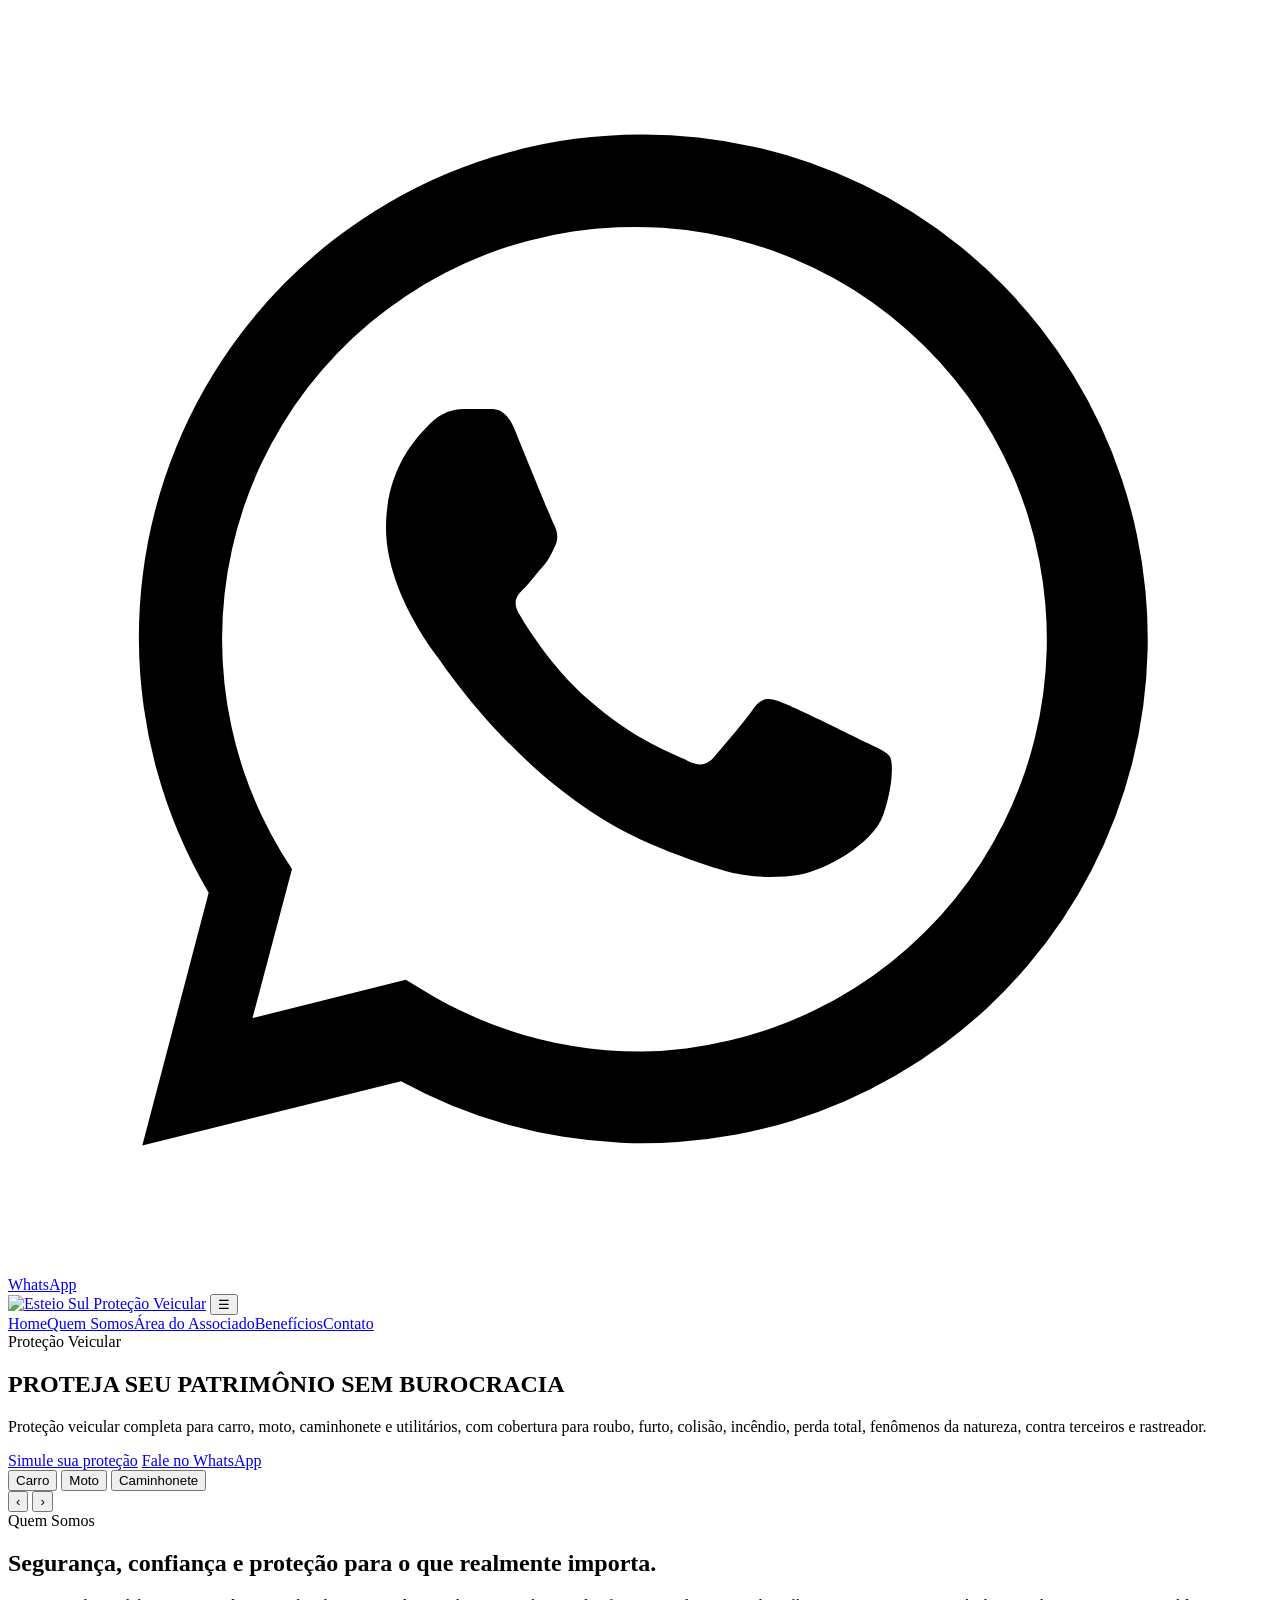
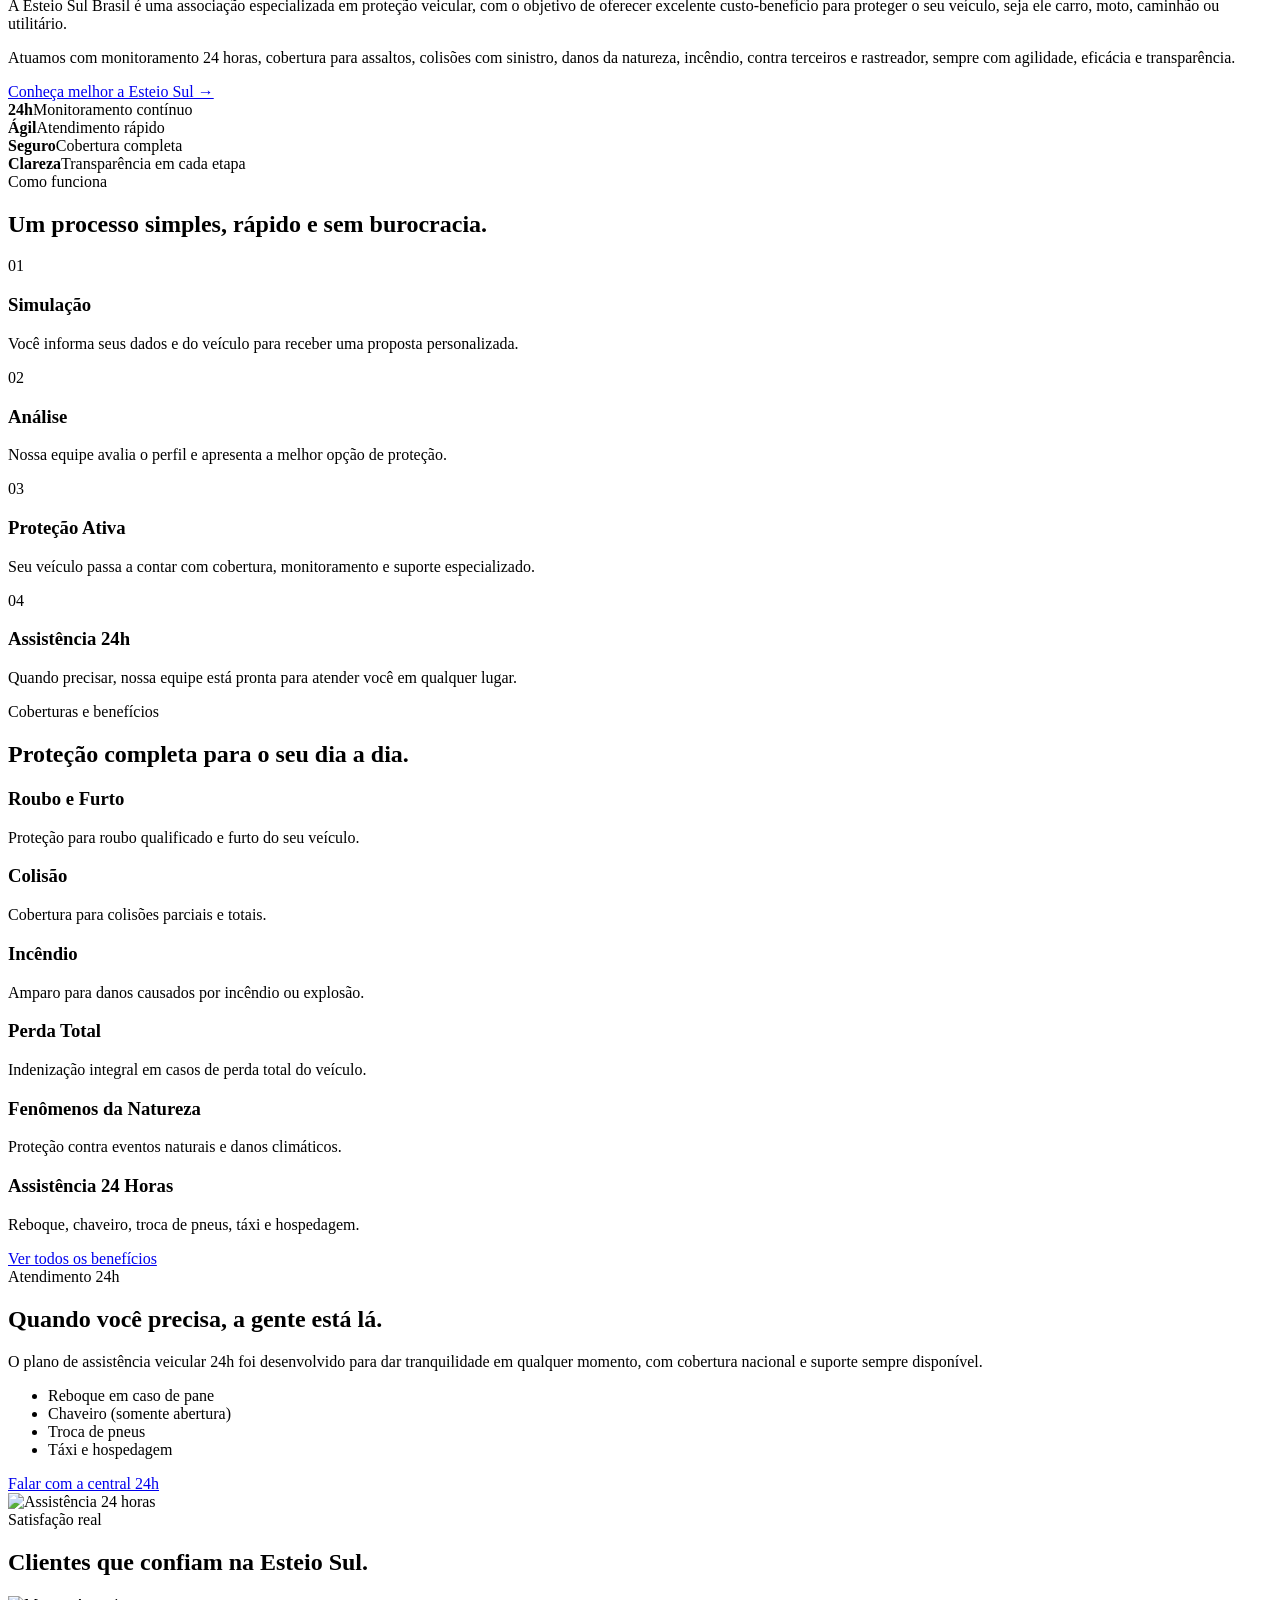
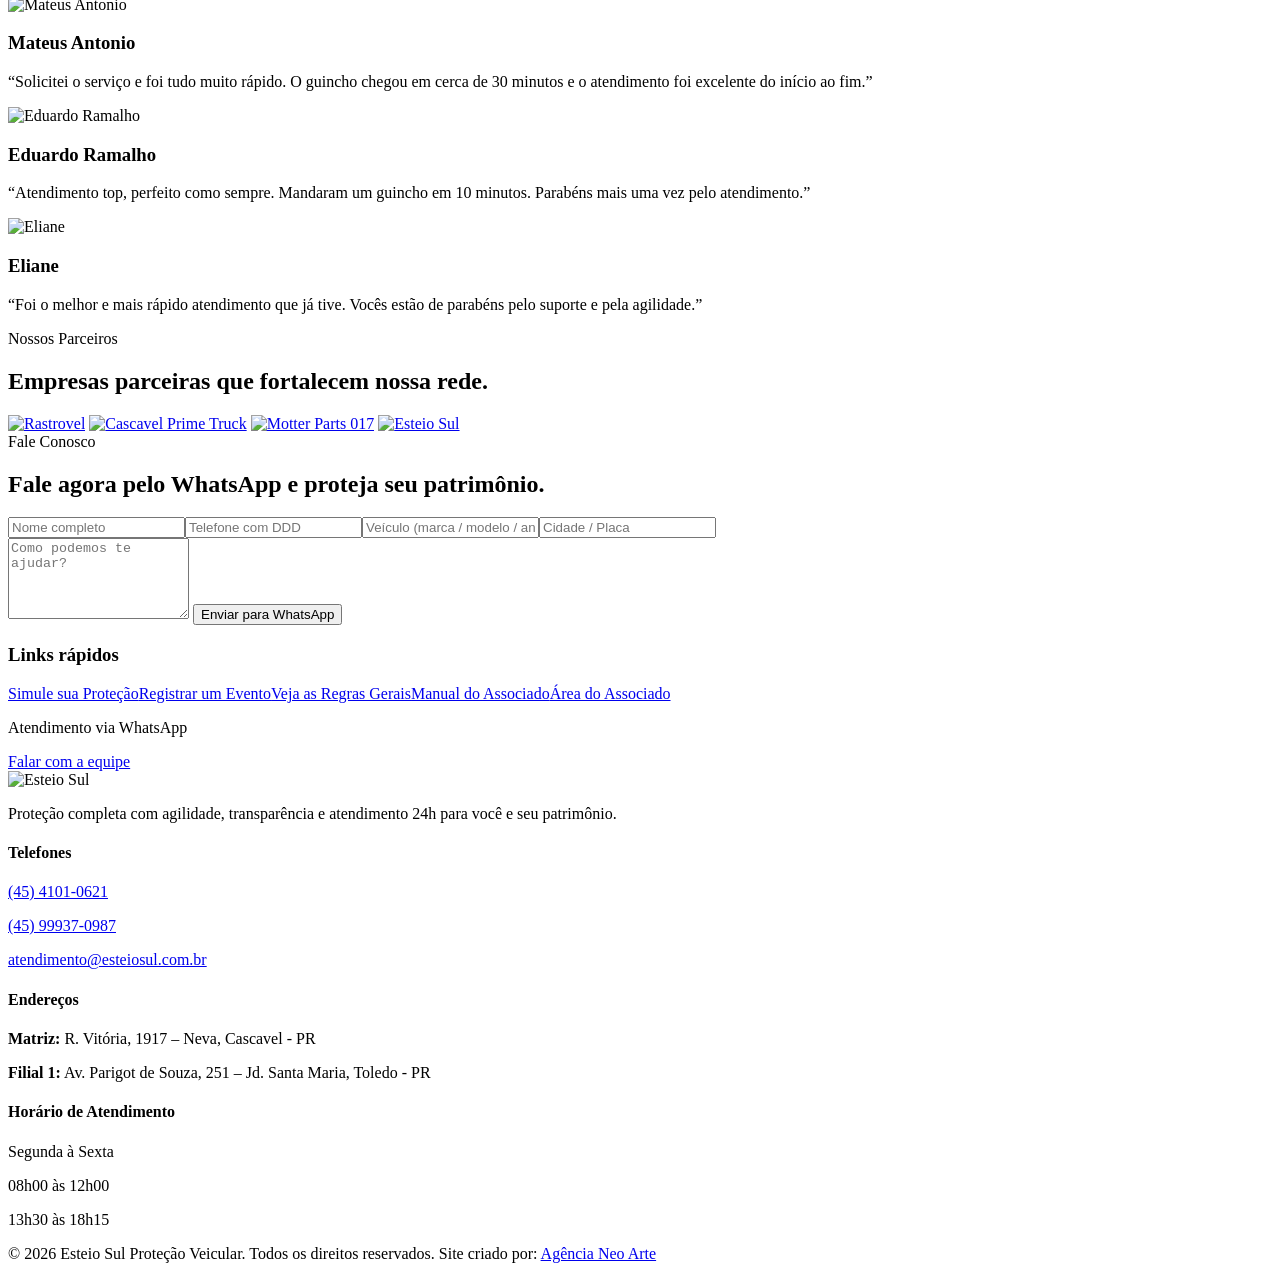
==== index.html @ 1b71c679 "Add files via upload" ====
<!DOCTYPE html>
<html lang="pt-BR">
<head>
  <meta charset="UTF-8" />
  <meta name="viewport" content="width=device-width, initial-scale=1.0" />
  <title>Esteio Sul Proteção Veicular | Esteio Sul Proteção Veicular</title>
  <meta name="description" content="Proteção veicular completa para carro, moto, caminhonete e utilitários." />
  <link rel="icon" type="image/png" href="assets/img/logo.png" />
  <link rel="stylesheet" href="assets/css/style.css" />
</head>
<body>
  <a class="whatsapp-float" href="https://wa.me/5545999370987?text=Ol%C3%A1%20Esteio%20Sul!%20Gostaria%20de%20mais%20informa%C3%A7%C3%B5es%20sobre%20prote%C3%A7%C3%A3o%20veicular." target="_blank" aria-label="Falar no WhatsApp"><svg viewBox="0 0 32 32" aria-hidden="true" focusable="false"><path d="M16.02 3.2A12.73 12.73 0 0 0 5.08 22.4L3.4 28.8l6.55-1.63A12.77 12.77 0 1 0 16.02 3.2Zm0 23.22c-2.04 0-3.94-.58-5.55-1.58l-.4-.24-3.88.97 1-3.77-.26-.41a10.44 10.44 0 1 1 9.1 5.03Zm5.72-7.82c-.31-.16-1.86-.92-2.15-1.02-.29-.11-.5-.16-.72.16-.21.31-.82 1.02-1 1.23-.19.21-.37.24-.68.08-.31-.16-1.32-.49-2.52-1.56-.93-.83-1.56-1.86-1.74-2.17-.18-.31-.02-.48.14-.63.14-.14.31-.37.47-.55.16-.18.21-.31.31-.52.1-.21.05-.39-.03-.55-.08-.16-.72-1.73-.98-2.37-.26-.62-.52-.54-.72-.55h-.61c-.21 0-.55.08-.84.39-.29.31-1.1 1.08-1.1 2.62s1.13 3.04 1.29 3.25c.16.21 2.22 3.38 5.38 4.74.75.32 1.34.52 1.8.66.76.24 1.45.21 1.99.13.61-.09 1.86-.76 2.12-1.49.26-.73.26-1.36.18-1.49-.08-.13-.29-.21-.61-.37Z"/></svg><span>WhatsApp</span></a>
  <header class="site-header">
    <div class="container header-wrap">
      <a href="index.html" class="brand"><img src="assets/img/logo.png" alt="Esteio Sul Proteção Veicular" /></a>
      <button class="menu-toggle" aria-label="Abrir menu">☰</button>
      <nav class="site-nav"><a class="active" href="index.html">Home</a><a class="" href="quem-somos.html">Quem Somos</a><a class="" href="area-do-associado.html">Área do Associado</a><a class="" href="beneficios.html">Benefícios</a><a class="" href="contato.html">Contato</a></nav>
    </div>
  </header>
  <main>
    <section class="hero" id="home">
      <div class="hero-slider">
        <article class="slide active" data-label="Carro" style="background-image:url('assets/img/hero-car.png')"></article>
        <article class="slide" data-label="Moto" style="background-image:url('assets/img/hero-moto.png')"></article>
        <article class="slide" data-label="Caminhonete" style="background-image:url('assets/img/hero-truck.png')"></article>
      </div>
      <div class="container hero-content">
        <div class="hero-copy">
          <span class="eyebrow">Proteção Veicular</span>
          <h1>PROTEJA SEU <span>PATRIMÔNIO</span> <strong>SEM BUROCRACIA</strong></h1>
          <p>Proteção veicular completa para carro, moto, caminhonete e utilitários, com cobertura para roubo, furto, colisão, incêndio, perda total, fenômenos da natureza, contra terceiros e rastreador.</p>
          <div class="hero-actions">
            <a class="btn btn-primary" href="simulacao.html">Simule sua proteção</a>
            <a class="btn btn-outline" href="https://wa.me/5545999370987?text=Ol%C3%A1%20Esteio%20Sul!%20Quero%20fazer%20uma%20simula%C3%A7%C3%A3o%20de%20prote%C3%A7%C3%A3o." target="_blank">Fale no WhatsApp</a>
          </div>
          <div class="hero-tabs">
            <button class="hero-tab active" data-slide="0">Carro</button>
            <button class="hero-tab" data-slide="1">Moto</button>
            <button class="hero-tab" data-slide="2">Caminhonete</button>
          </div>
        </div>
      </div>
      <button class="slider-arrow prev" aria-label="Slide anterior">‹</button>
      <button class="slider-arrow next" aria-label="Próximo slide">›</button>
    </section>

    <section class="section" id="quem-somos">
      <div class="container grid-two">
        <div>
          <span class="section-label">Quem Somos</span>
          <h2>Segurança, confiança e proteção para o que realmente importa.</h2>
        </div>
        <div>
          <p>A Esteio Sul Brasil é uma associação especializada em proteção veicular, com o objetivo de oferecer excelente custo-benefício para proteger o seu veículo, seja ele carro, moto, caminhão ou utilitário.</p>
          <p>Atuamos com monitoramento 24 horas, cobertura para assaltos, colisões com sinistro, danos da natureza, incêndio, contra terceiros e rastreador, sempre com agilidade, eficácia e transparência.</p>
          <a class="text-link" href="quem-somos.html">Conheça melhor a Esteio Sul →</a>
        </div>
      </div>
      <div class="container feature-strip">
        <div class="feature-item"><strong>24h</strong><span>Monitoramento contínuo</span></div>
        <div class="feature-item"><strong>Ágil</strong><span>Atendimento rápido</span></div>
        <div class="feature-item"><strong>Seguro</strong><span>Cobertura completa</span></div>
        <div class="feature-item"><strong>Clareza</strong><span>Transparência em cada etapa</span></div>
      </div>
    </section>

    <section class="section section-dark" id="como-funciona">
      <div class="container">
        <div class="section-heading center">
          <span class="section-label">Como funciona</span>
          <h2>Um processo simples, rápido e sem burocracia.</h2>
        </div>
        <div class="steps">
          <article class="step-card"><span class="step-number">01</span><h3>Simulação</h3><p>Você informa seus dados e do veículo para receber uma proposta personalizada.</p></article>
          <article class="step-card"><span class="step-number">02</span><h3>Análise</h3><p>Nossa equipe avalia o perfil e apresenta a melhor opção de proteção.</p></article>
          <article class="step-card"><span class="step-number">03</span><h3>Proteção Ativa</h3><p>Seu veículo passa a contar com cobertura, monitoramento e suporte especializado.</p></article>
          <article class="step-card"><span class="step-number">04</span><h3>Assistência 24h</h3><p>Quando precisar, nossa equipe está pronta para atender você em qualquer lugar.</p></article>
        </div>
      </div>
    </section>

    <section class="section" id="beneficios">
      <div class="container">
        <div class="section-heading center">
          <span class="section-label">Coberturas e benefícios</span>
          <h2>Proteção completa para o seu dia a dia.</h2>
        </div>
        <div class="benefit-grid">
          <article class="benefit-card"><h3>Roubo e Furto</h3><p>Proteção para roubo qualificado e furto do seu veículo.</p></article>
          <article class="benefit-card"><h3>Colisão</h3><p>Cobertura para colisões parciais e totais.</p></article>
          <article class="benefit-card"><h3>Incêndio</h3><p>Amparo para danos causados por incêndio ou explosão.</p></article>
          <article class="benefit-card"><h3>Perda Total</h3><p>Indenização integral em casos de perda total do veículo.</p></article>
          <article class="benefit-card"><h3>Fenômenos da Natureza</h3><p>Proteção contra eventos naturais e danos climáticos.</p></article>
          <article class="benefit-card"><h3>Assistência 24 Horas</h3><p>Reboque, chaveiro, troca de pneus, táxi e hospedagem.</p></article>
        </div>
        <div class="center mt-34"><a class="btn btn-outline" href="beneficios.html">Ver todos os benefícios</a></div>
      </div>
    </section>

    <section class="section assistance">
      <div class="container assistance-wrap">
        <div class="assistance-copy">
          <span class="section-label">Atendimento 24h</span>
          <h2>Quando você precisa, a gente está lá.</h2>
          <p>O plano de assistência veicular 24h foi desenvolvido para dar tranquilidade em qualquer momento, com cobertura nacional e suporte sempre disponível.</p>
          <ul><li>Reboque em caso de pane</li><li>Chaveiro (somente abertura)</li><li>Troca de pneus</li><li>Táxi e hospedagem</li></ul>
          <a class="btn btn-primary" href="https://wa.me/5545999370987?text=Ol%C3%A1%20Esteio%20Sul!%20Preciso%20de%20atendimento%2024h." target="_blank">Falar com a central 24h</a>
        </div>
        <div class="assistance-image"><img src="assets/img/assistance.jpg" alt="Assistência 24 horas" /></div>
      </div>
    </section>

    <section class="section section-dark">
      <div class="container">
        <div class="section-heading center"><span class="section-label">Satisfação real</span><h2>Clientes que confiam na Esteio Sul.</h2></div>
        <div class="testimonials">
          <article class="testimonial-card"><img src="assets/img/testimonial-1.png" alt="Mateus Antonio" /><h3>Mateus Antonio</h3><p>“Solicitei o serviço e foi tudo muito rápido. O guincho chegou em cerca de 30 minutos e o atendimento foi excelente do início ao fim.”</p></article>
          <article class="testimonial-card"><img src="assets/img/testimonial-2.png" alt="Eduardo Ramalho" /><h3>Eduardo Ramalho</h3><p>“Atendimento top, perfeito como sempre. Mandaram um guincho em 10 minutos. Parabéns mais uma vez pelo atendimento.”</p></article>
          <article class="testimonial-card"><img src="assets/img/testimonial-3.png" alt="Eliane" /><h3>Eliane</h3><p>“Foi o melhor e mais rápido atendimento que já tive. Vocês estão de parabéns pelo suporte e pela agilidade.”</p></article>
        </div>
      </div>
    </section>

    <section class="section" id="parceiros">
      <div class="container">
        <div class="section-heading center"><span class="section-label">Nossos Parceiros</span><h2>Empresas parceiras que fortalecem nossa rede.</h2></div>
        <div class="partners-grid">
          <a class="partner-card" href="https://www.google.com/search?q=Rastrovel+Rastreadores" target="_blank"><img src="assets/img/partner-rastrovel.png" alt="Rastrovel" /></a>
          <a class="partner-card" href="https://www.instagram.com/cascavelprimetruck/" target="_blank"><img src="assets/img/partner-prime-truck.png" alt="Cascavel Prime Truck" /></a>
          <a class="partner-card" href="https://wa.me/554530109017" target="_blank"><img src="assets/img/partner-motter.png" alt="Motter Parts 017" /></a>
          <a class="partner-card" href="index.html"><img src="assets/img/partner-esteiosul.png" alt="Esteio Sul" /></a>
        </div>
      </div>
    </section>

    <section class="section section-dark contact-section" id="contato">
      <div class="container contact-wrap">
        <div class="contact-box">
          <span class="section-label">Fale Conosco</span>
          <h2>Fale agora pelo WhatsApp e proteja seu patrimônio.</h2>
          <form class="contact-form whatsapp-form" data-form-title="Contato pelo site">
            <div class="form-grid"><input type="text" name="Nome" placeholder="Nome completo" required><input type="tel" name="Telefone" placeholder="Telefone com DDD" required><input type="text" name="Veículo" placeholder="Veículo (marca / modelo / ano)"><input type="text" name="Cidade / Placa" placeholder="Cidade / Placa"></div>
            <textarea name="Mensagem" rows="5" placeholder="Como podemos te ajudar?"></textarea>
            <button class="btn btn-primary btn-full" type="submit">Enviar para WhatsApp</button>
          </form>
        </div>
        <aside class="quick-links">
          <h3>Links rápidos</h3>
          <a href="simulacao.html">Simule sua Proteção</a><a href="registro-de-eventos.html">Registrar um Evento</a><a href="regras-gerais-do-associado.html">Veja as Regras Gerais</a><a href="manual-do-associado.html">Manual do Associado</a><a href="area-do-associado.html">Área do Associado</a>
          <div class="quick-cta"><p>Atendimento via WhatsApp</p><a class="btn btn-outline" href="https://wa.me/5545999370987?text=Ol%C3%A1%20Esteio%20Sul!%20Gostaria%20de%20falar%20com%20a%20equipe." target="_blank">Falar com a equipe</a></div>
        </aside>
      </div>
    </section>
</main>
  <footer class="site-footer">
    <div class="container footer-grid">
      <div>
        <img class="footer-logo" src="assets/img/logo.png" alt="Esteio Sul" />
        <p>Proteção completa com agilidade, transparência e atendimento 24h para você e seu patrimônio.</p>
      </div>
      <div>
        <h4>Telefones</h4>
        <p><a href="tel:+554541010621">(45) 4101-0621</a></p>
        <p><a href="https://wa.me/5545999370987" target="_blank">(45) 99937-0987</a></p>
        <p><a href="mailto:atendimento@esteiosul.com.br">atendimento@esteiosul.com.br</a></p>
      </div>
      <div>
        <h4>Endereços</h4>
        <p><strong>Matriz:</strong> R. Vitória, 1917 – Neva, Cascavel - PR</p>
        <p><strong>Filial 1:</strong> Av. Parigot de Souza, 251 – Jd. Santa Maria, Toledo - PR</p>
      </div>
      <div>
        <h4>Horário de Atendimento</h4>
        <p>Segunda à Sexta</p>
        <p>08h00 às 12h00</p>
        <p>13h30 às 18h15</p>
      </div>
    </div>
    <div class="container footer-bottom">
      <span>© 2026 Esteio Sul Proteção Veicular. Todos os direitos reservados.</span>
      <span>Site criado por: <a href="https://neoartepub.com.br/" target="_blank" rel="noopener">Agência Neo Arte</a></span>
    </div>
  </footer>
  <script src="assets/js/script.js"></script>
</body>
</html>
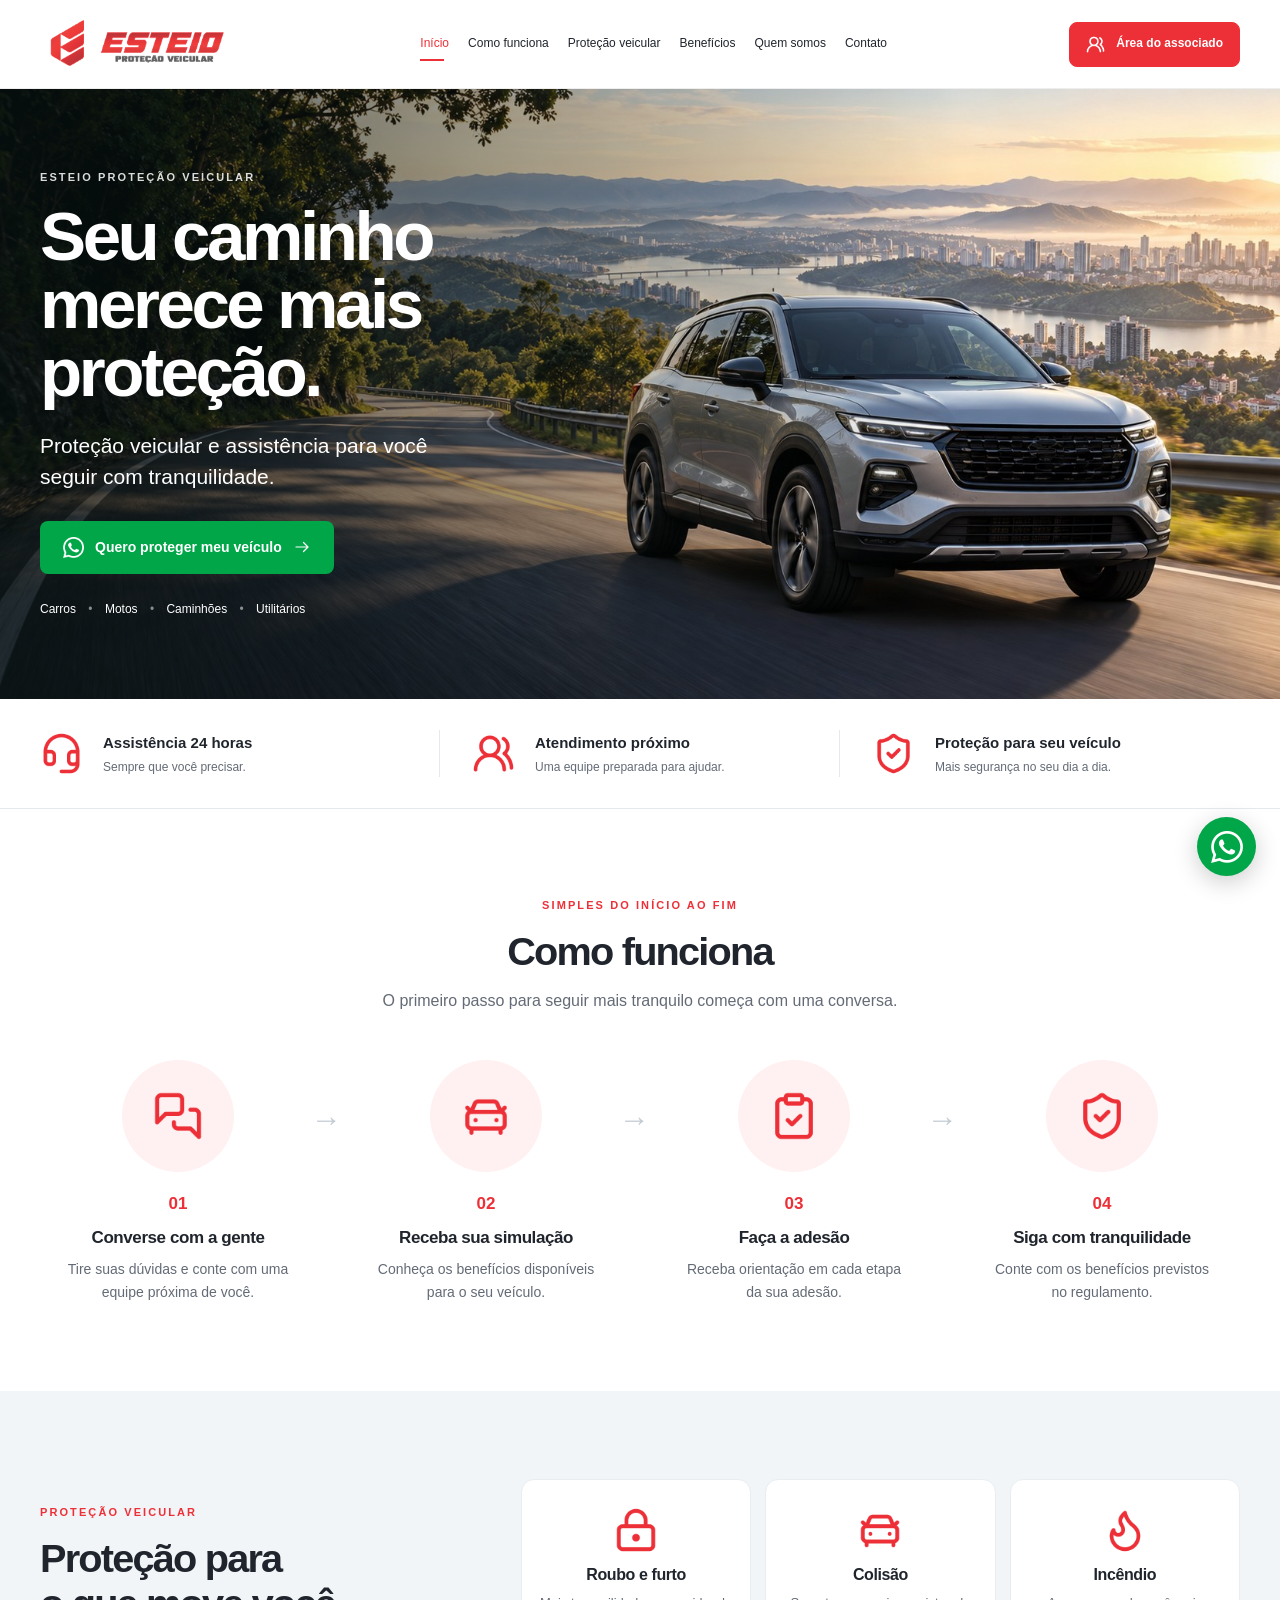
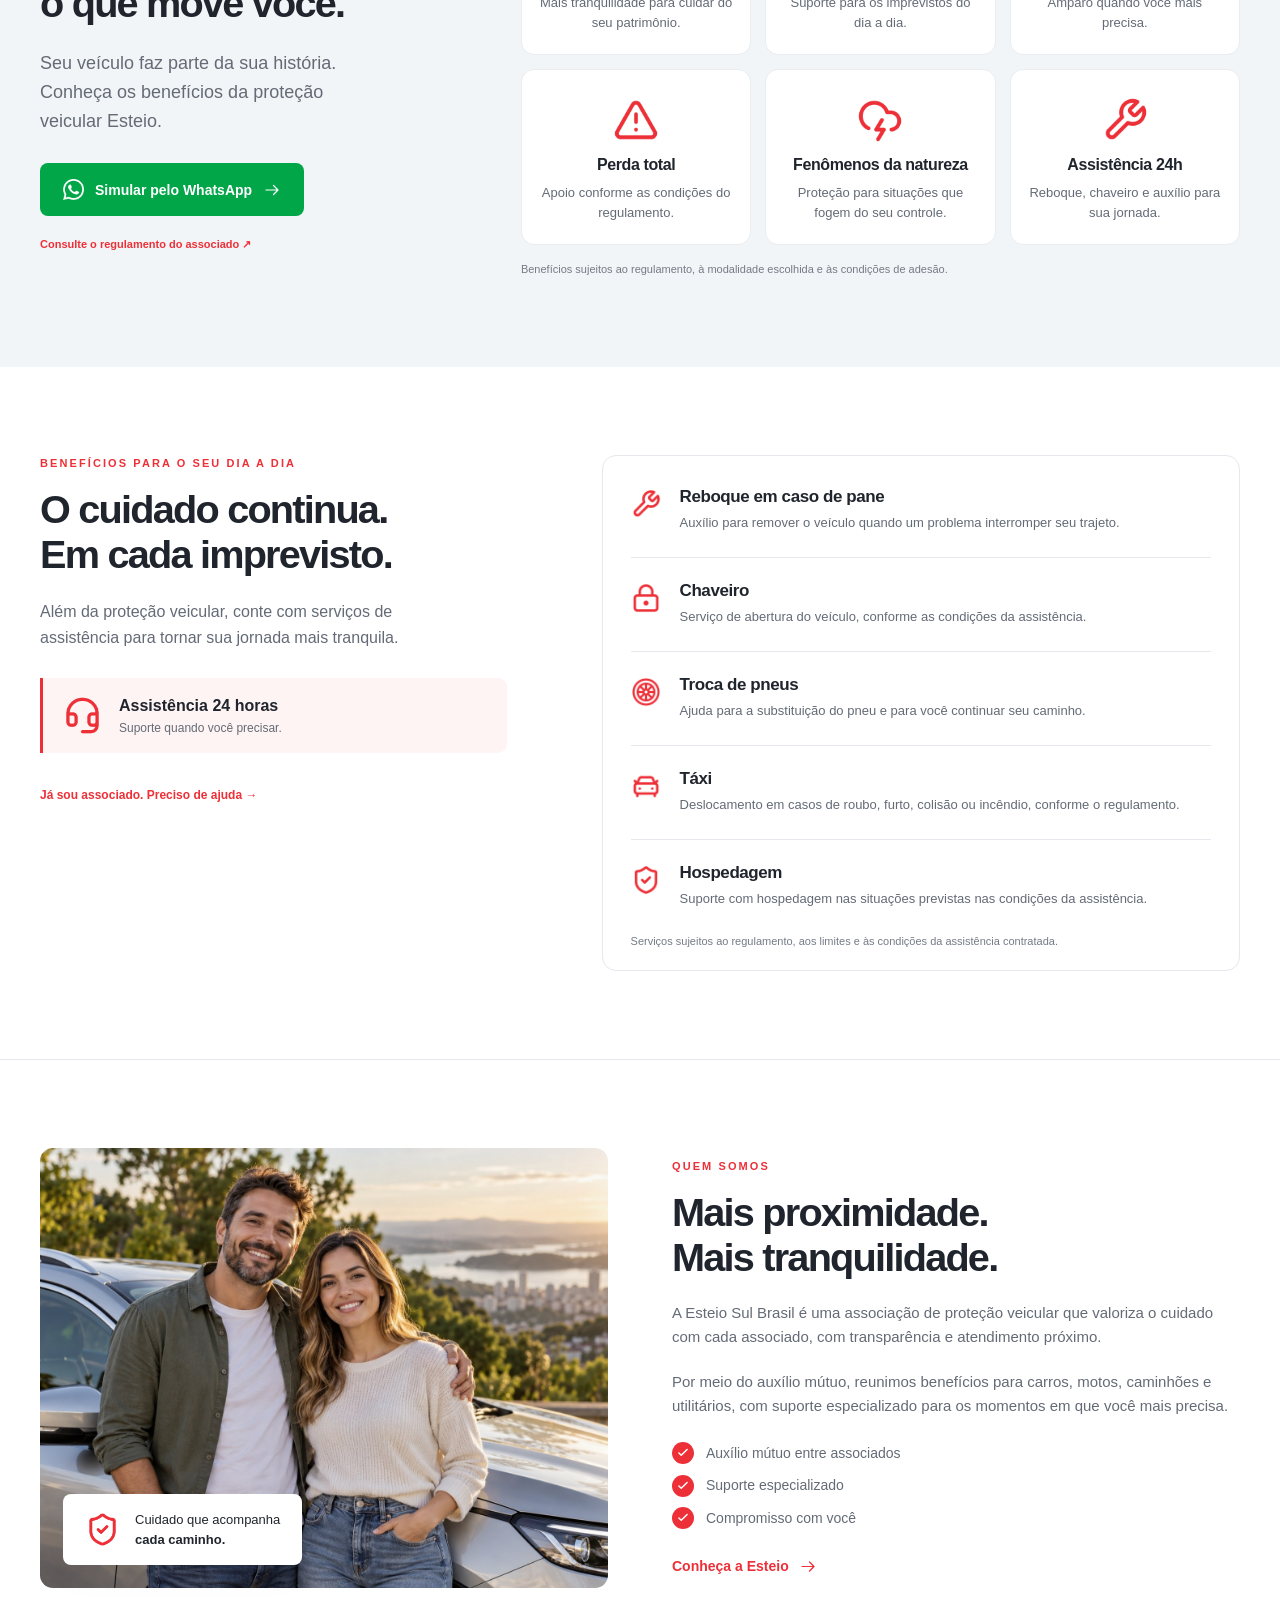
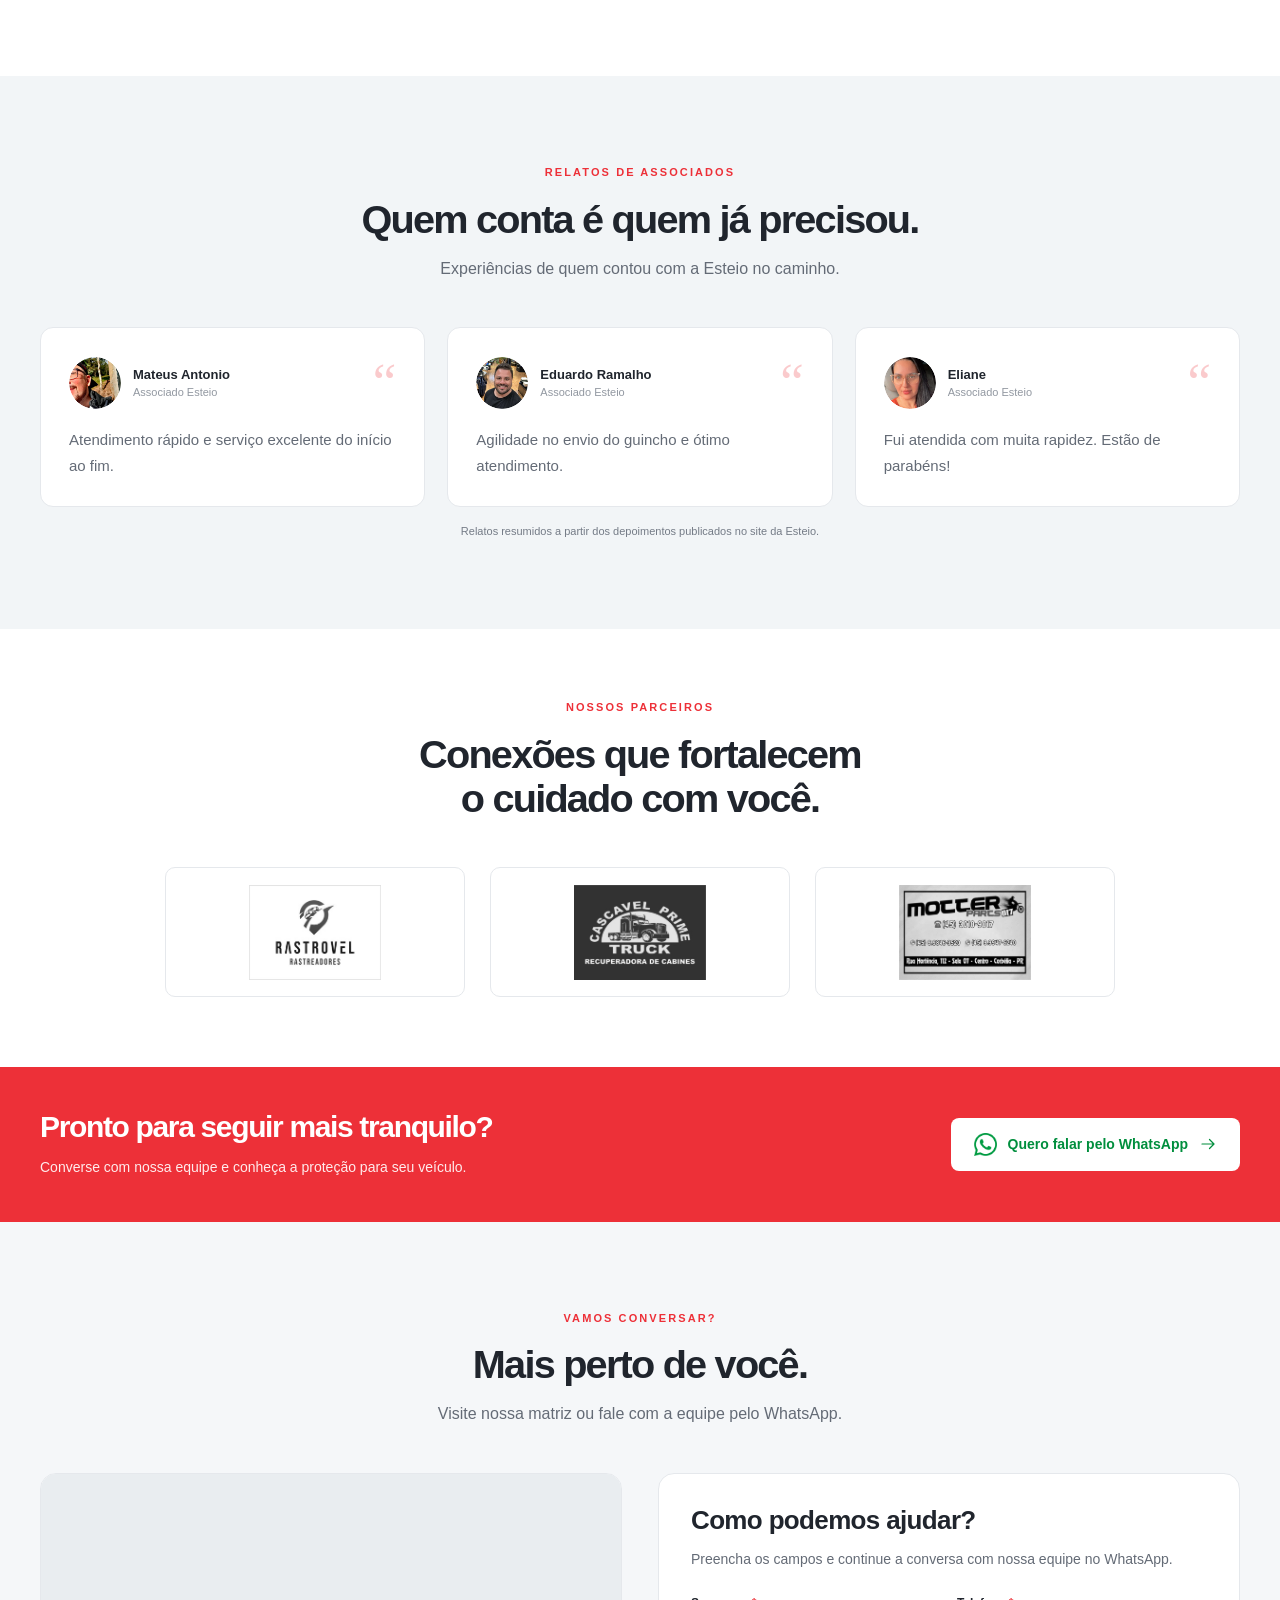
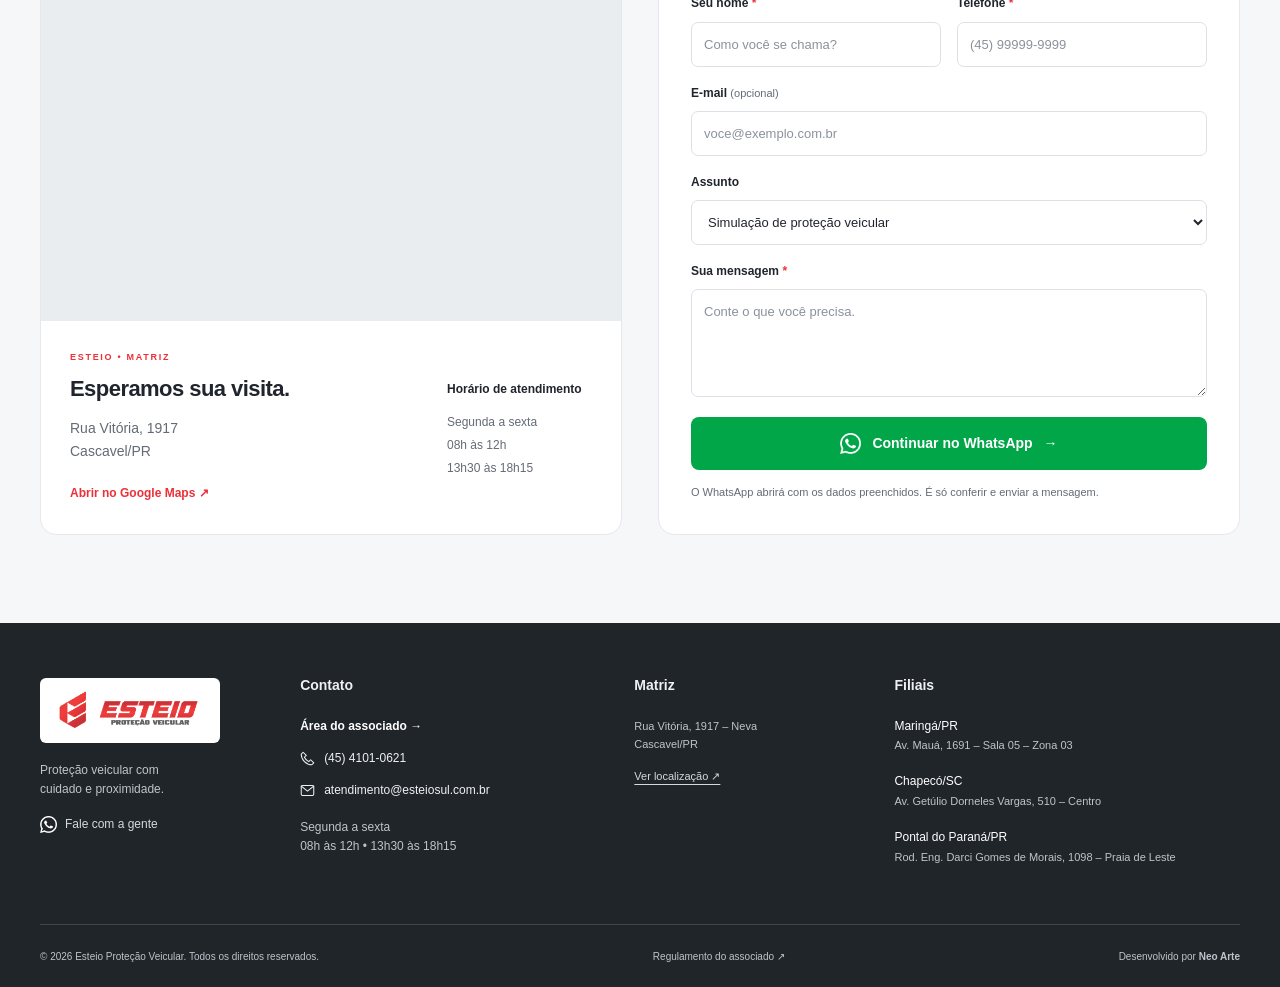
==== commit 4e6feb0c: "Add files via upload" ====
--- a/index.html
+++ b/index.html
@@ -1,186 +1,9 @@
-<!DOCTYPE html>
-<html lang="pt-BR">
-<head>
-  <meta charset="UTF-8" />
-  <meta name="viewport" content="width=device-width, initial-scale=1.0" />
-  <title>Esteio Sul Proteção Veicular | Esteio Sul Proteção Veicular</title>
-  <meta name="description" content="Proteção veicular completa para carro, moto, caminhonete e utilitários." />
-  <link rel="icon" type="image/png" href="assets/img/logo.png" />
-  <link rel="stylesheet" href="assets/css/style.css" />
-</head>
-<body>
-  <a class="whatsapp-float" href="https://wa.me/5545999370987?text=Ol%C3%A1%20Esteio%20Sul!%20Gostaria%20de%20mais%20informa%C3%A7%C3%B5es%20sobre%20prote%C3%A7%C3%A3o%20veicular." target="_blank" aria-label="Falar no WhatsApp"><svg viewBox="0 0 32 32" aria-hidden="true" focusable="false"><path d="M16.02 3.2A12.73 12.73 0 0 0 5.08 22.4L3.4 28.8l6.55-1.63A12.77 12.77 0 1 0 16.02 3.2Zm0 23.22c-2.04 0-3.94-.58-5.55-1.58l-.4-.24-3.88.97 1-3.77-.26-.41a10.44 10.44 0 1 1 9.1 5.03Zm5.72-7.82c-.31-.16-1.86-.92-2.15-1.02-.29-.11-.5-.16-.72.16-.21.31-.82 1.02-1 1.23-.19.21-.37.24-.68.08-.31-.16-1.32-.49-2.52-1.56-.93-.83-1.56-1.86-1.74-2.17-.18-.31-.02-.48.14-.63.14-.14.31-.37.47-.55.16-.18.21-.31.31-.52.1-.21.05-.39-.03-.55-.08-.16-.72-1.73-.98-2.37-.26-.62-.52-.54-.72-.55h-.61c-.21 0-.55.08-.84.39-.29.31-1.1 1.08-1.1 2.62s1.13 3.04 1.29 3.25c.16.21 2.22 3.38 5.38 4.74.75.32 1.34.52 1.8.66.76.24 1.45.21 1.99.13.61-.09 1.86-.76 2.12-1.49.26-.73.26-1.36.18-1.49-.08-.13-.29-.21-.61-.37Z"/></svg><span>WhatsApp</span></a>
-  <header class="site-header">
-    <div class="container header-wrap">
-      <a href="index.html" class="brand"><img src="assets/img/logo.png" alt="Esteio Sul Proteção Veicular" /></a>
-      <button class="menu-toggle" aria-label="Abrir menu">☰</button>
-      <nav class="site-nav"><a class="active" href="index.html">Home</a><a class="" href="quem-somos.html">Quem Somos</a><a class="" href="area-do-associado.html">Área do Associado</a><a class="" href="beneficios.html">Benefícios</a><a class="" href="contato.html">Contato</a></nav>
-    </div>
-  </header>
-  <main>
-    <section class="hero" id="home">
-      <div class="hero-slider">
-        <article class="slide active" data-label="Carro" style="background-image:url('assets/img/hero-car.png')"></article>
-        <article class="slide" data-label="Moto" style="background-image:url('assets/img/hero-moto.png')"></article>
-        <article class="slide" data-label="Caminhonete" style="background-image:url('assets/img/hero-truck.png')"></article>
-      </div>
-      <div class="container hero-content">
-        <div class="hero-copy">
-          <span class="eyebrow">Proteção Veicular</span>
-          <h1>PROTEJA SEU <span>PATRIMÔNIO</span> <strong>SEM BUROCRACIA</strong></h1>
-          <p>Proteção veicular completa para carro, moto, caminhonete e utilitários, com cobertura para roubo, furto, colisão, incêndio, perda total, fenômenos da natureza, contra terceiros e rastreador.</p>
-          <div class="hero-actions">
-            <a class="btn btn-primary" href="simulacao.html">Simule sua proteção</a>
-            <a class="btn btn-outline" href="https://wa.me/5545999370987?text=Ol%C3%A1%20Esteio%20Sul!%20Quero%20fazer%20uma%20simula%C3%A7%C3%A3o%20de%20prote%C3%A7%C3%A3o." target="_blank">Fale no WhatsApp</a>
-          </div>
-          <div class="hero-tabs">
-            <button class="hero-tab active" data-slide="0">Carro</button>
-            <button class="hero-tab" data-slide="1">Moto</button>
-            <button class="hero-tab" data-slide="2">Caminhonete</button>
-          </div>
-        </div>
-      </div>
-      <button class="slider-arrow prev" aria-label="Slide anterior">‹</button>
-      <button class="slider-arrow next" aria-label="Próximo slide">›</button>
-    </section>
-
-    <section class="section" id="quem-somos">
-      <div class="container grid-two">
-        <div>
-          <span class="section-label">Quem Somos</span>
-          <h2>Segurança, confiança e proteção para o que realmente importa.</h2>
-        </div>
-        <div>
-          <p>A Esteio Sul Brasil é uma associação especializada em proteção veicular, com o objetivo de oferecer excelente custo-benefício para proteger o seu veículo, seja ele carro, moto, caminhão ou utilitário.</p>
-          <p>Atuamos com monitoramento 24 horas, cobertura para assaltos, colisões com sinistro, danos da natureza, incêndio, contra terceiros e rastreador, sempre com agilidade, eficácia e transparência.</p>
-          <a class="text-link" href="quem-somos.html">Conheça melhor a Esteio Sul →</a>
-        </div>
-      </div>
-      <div class="container feature-strip">
-        <div class="feature-item"><strong>24h</strong><span>Monitoramento contínuo</span></div>
-        <div class="feature-item"><strong>Ágil</strong><span>Atendimento rápido</span></div>
-        <div class="feature-item"><strong>Seguro</strong><span>Cobertura completa</span></div>
-        <div class="feature-item"><strong>Clareza</strong><span>Transparência em cada etapa</span></div>
-      </div>
-    </section>
-
-    <section class="section section-dark" id="como-funciona">
-      <div class="container">
-        <div class="section-heading center">
-          <span class="section-label">Como funciona</span>
-          <h2>Um processo simples, rápido e sem burocracia.</h2>
-        </div>
-        <div class="steps">
-          <article class="step-card"><span class="step-number">01</span><h3>Simulação</h3><p>Você informa seus dados e do veículo para receber uma proposta personalizada.</p></article>
-          <article class="step-card"><span class="step-number">02</span><h3>Análise</h3><p>Nossa equipe avalia o perfil e apresenta a melhor opção de proteção.</p></article>
-          <article class="step-card"><span class="step-number">03</span><h3>Proteção Ativa</h3><p>Seu veículo passa a contar com cobertura, monitoramento e suporte especializado.</p></article>
-          <article class="step-card"><span class="step-number">04</span><h3>Assistência 24h</h3><p>Quando precisar, nossa equipe está pronta para atender você em qualquer lugar.</p></article>
-        </div>
-      </div>
-    </section>
-
-    <section class="section" id="beneficios">
-      <div class="container">
-        <div class="section-heading center">
-          <span class="section-label">Coberturas e benefícios</span>
-          <h2>Proteção completa para o seu dia a dia.</h2>
-        </div>
-        <div class="benefit-grid">
-          <article class="benefit-card"><h3>Roubo e Furto</h3><p>Proteção para roubo qualificado e furto do seu veículo.</p></article>
-          <article class="benefit-card"><h3>Colisão</h3><p>Cobertura para colisões parciais e totais.</p></article>
-          <article class="benefit-card"><h3>Incêndio</h3><p>Amparo para danos causados por incêndio ou explosão.</p></article>
-          <article class="benefit-card"><h3>Perda Total</h3><p>Indenização integral em casos de perda total do veículo.</p></article>
-          <article class="benefit-card"><h3>Fenômenos da Natureza</h3><p>Proteção contra eventos naturais e danos climáticos.</p></article>
-          <article class="benefit-card"><h3>Assistência 24 Horas</h3><p>Reboque, chaveiro, troca de pneus, táxi e hospedagem.</p></article>
-        </div>
-        <div class="center mt-34"><a class="btn btn-outline" href="beneficios.html">Ver todos os benefícios</a></div>
-      </div>
-    </section>
-
-    <section class="section assistance">
-      <div class="container assistance-wrap">
-        <div class="assistance-copy">
-          <span class="section-label">Atendimento 24h</span>
-          <h2>Quando você precisa, a gente está lá.</h2>
-          <p>O plano de assistência veicular 24h foi desenvolvido para dar tranquilidade em qualquer momento, com cobertura nacional e suporte sempre disponível.</p>
-          <ul><li>Reboque em caso de pane</li><li>Chaveiro (somente abertura)</li><li>Troca de pneus</li><li>Táxi e hospedagem</li></ul>
-          <a class="btn btn-primary" href="https://wa.me/5545999370987?text=Ol%C3%A1%20Esteio%20Sul!%20Preciso%20de%20atendimento%2024h." target="_blank">Falar com a central 24h</a>
-        </div>
-        <div class="assistance-image"><img src="assets/img/assistance.jpg" alt="Assistência 24 horas" /></div>
-      </div>
-    </section>
-
-    <section class="section section-dark">
-      <div class="container">
-        <div class="section-heading center"><span class="section-label">Satisfação real</span><h2>Clientes que confiam na Esteio Sul.</h2></div>
-        <div class="testimonials">
-          <article class="testimonial-card"><img src="assets/img/testimonial-1.png" alt="Mateus Antonio" /><h3>Mateus Antonio</h3><p>“Solicitei o serviço e foi tudo muito rápido. O guincho chegou em cerca de 30 minutos e o atendimento foi excelente do início ao fim.”</p></article>
-          <article class="testimonial-card"><img src="assets/img/testimonial-2.png" alt="Eduardo Ramalho" /><h3>Eduardo Ramalho</h3><p>“Atendimento top, perfeito como sempre. Mandaram um guincho em 10 minutos. Parabéns mais uma vez pelo atendimento.”</p></article>
-          <article class="testimonial-card"><img src="assets/img/testimonial-3.png" alt="Eliane" /><h3>Eliane</h3><p>“Foi o melhor e mais rápido atendimento que já tive. Vocês estão de parabéns pelo suporte e pela agilidade.”</p></article>
-        </div>
-      </div>
-    </section>
-
-    <section class="section" id="parceiros">
-      <div class="container">
-        <div class="section-heading center"><span class="section-label">Nossos Parceiros</span><h2>Empresas parceiras que fortalecem nossa rede.</h2></div>
-        <div class="partners-grid">
-          <a class="partner-card" href="https://www.google.com/search?q=Rastrovel+Rastreadores" target="_blank"><img src="assets/img/partner-rastrovel.png" alt="Rastrovel" /></a>
-          <a class="partner-card" href="https://www.instagram.com/cascavelprimetruck/" target="_blank"><img src="assets/img/partner-prime-truck.png" alt="Cascavel Prime Truck" /></a>
-          <a class="partner-card" href="https://wa.me/554530109017" target="_blank"><img src="assets/img/partner-motter.png" alt="Motter Parts 017" /></a>
-          <a class="partner-card" href="index.html"><img src="assets/img/partner-esteiosul.png" alt="Esteio Sul" /></a>
-        </div>
-      </div>
-    </section>
-
-    <section class="section section-dark contact-section" id="contato">
-      <div class="container contact-wrap">
-        <div class="contact-box">
-          <span class="section-label">Fale Conosco</span>
-          <h2>Fale agora pelo WhatsApp e proteja seu patrimônio.</h2>
-          <form class="contact-form whatsapp-form" data-form-title="Contato pelo site">
-            <div class="form-grid"><input type="text" name="Nome" placeholder="Nome completo" required><input type="tel" name="Telefone" placeholder="Telefone com DDD" required><input type="text" name="Veículo" placeholder="Veículo (marca / modelo / ano)"><input type="text" name="Cidade / Placa" placeholder="Cidade / Placa"></div>
-            <textarea name="Mensagem" rows="5" placeholder="Como podemos te ajudar?"></textarea>
-            <button class="btn btn-primary btn-full" type="submit">Enviar para WhatsApp</button>
-          </form>
-        </div>
-        <aside class="quick-links">
-          <h3>Links rápidos</h3>
-          <a href="simulacao.html">Simule sua Proteção</a><a href="registro-de-eventos.html">Registrar um Evento</a><a href="regras-gerais-do-associado.html">Veja as Regras Gerais</a><a href="manual-do-associado.html">Manual do Associado</a><a href="area-do-associado.html">Área do Associado</a>
-          <div class="quick-cta"><p>Atendimento via WhatsApp</p><a class="btn btn-outline" href="https://wa.me/5545999370987?text=Ol%C3%A1%20Esteio%20Sul!%20Gostaria%20de%20falar%20com%20a%20equipe." target="_blank">Falar com a equipe</a></div>
-        </aside>
-      </div>
-    </section>
-</main>
-  <footer class="site-footer">
-    <div class="container footer-grid">
-      <div>
-        <img class="footer-logo" src="assets/img/logo.png" alt="Esteio Sul" />
-        <p>Proteção completa com agilidade, transparência e atendimento 24h para você e seu patrimônio.</p>
-      </div>
-      <div>
-        <h4>Telefones</h4>
-        <p><a href="tel:+554541010621">(45) 4101-0621</a></p>
-        <p><a href="https://wa.me/5545999370987" target="_blank">(45) 99937-0987</a></p>
-        <p><a href="mailto:atendimento@esteiosul.com.br">atendimento@esteiosul.com.br</a></p>
-      </div>
-      <div>
-        <h4>Endereços</h4>
-        <p><strong>Matriz:</strong> R. Vitória, 1917 – Neva, Cascavel - PR</p>
-        <p><strong>Filial 1:</strong> Av. Parigot de Souza, 251 – Jd. Santa Maria, Toledo - PR</p>
-      </div>
-      <div>
-        <h4>Horário de Atendimento</h4>
-        <p>Segunda à Sexta</p>
-        <p>08h00 às 12h00</p>
-        <p>13h30 às 18h15</p>
-      </div>
-    </div>
-    <div class="container footer-bottom">
-      <span>© 2026 Esteio Sul Proteção Veicular. Todos os direitos reservados.</span>
-      <span>Site criado por: <a href="https://neoartepub.com.br/" target="_blank" rel="noopener">Agência Neo Arte</a></span>
-    </div>
-  </footer>
-  <script src="assets/js/script.js"></script>
-</body>
-</html>+<!doctype html>
+<html lang="pt-BR"><head><meta charset="utf-8"><meta name="viewport" content="width=device-width,initial-scale=1"><meta name="theme-color" content="#ee3038"><title>Esteio | Proteção Veicular</title><meta name="description" content="Conheça a proteção veicular Esteio: benefícios para seu veículo, assistência 24 horas e atendimento próximo. Solicite sua simulação."><link rel="icon" href="favicon.ico?v=2" sizes="any"><link rel="icon" type="image/png" href="assets/imagens/favicon.png?v=2"><link rel="apple-touch-icon" href="assets/imagens/apple-touch-icon.png"><link rel="stylesheet" href="assets/css/style.css"><script src="assets/js/config.js" defer></script><script src="assets/js/main.js" defer></script><script src="assets/js/contact.js" defer></script></head><body><a class="skip" href="#conteudo">Pular para o conteúdo</a>
+<header class="header"><div class="container header-inner"><a class="brand" href="#inicio" aria-label="Esteio - início"><img src="assets/imagens/logo.png" alt="Esteio Proteção Veicular" width="214" height="64"></a><button class="menu-toggle" aria-controls="menu" aria-expanded="false" aria-label="Abrir menu"><span></span><span></span><span></span></button><nav id="menu" aria-label="Menu principal"><a href="#inicio">Início</a><a href="#como-funciona">Como funciona</a><a href="#protecao">Proteção veicular</a><a href="#beneficios">Benefícios</a><a href="#quem-somos">Quem somos</a><a href="#contato">Contato</a></nav><a class="btn associate-button" href="area-do-associado.html"><img class="icon png-icon" src="assets/imagens/icones/users-white.png" width="256" height="256" alt="" aria-hidden="true"><span>Área do associado</span></a></div></header>
+<main id="conteudo"><section class="hero" id="inicio"><div class="container hero-inner"><div class="hero-copy"><p class="eyebrow light">ESTEIO PROTEÇÃO VEICULAR</p><h1>Seu caminho<br>merece mais<br>proteção.</h1><p class="hero-description">Proteção veicular e assistência para você seguir com tranquilidade.</p><a class="btn btn-wa" data-whatsapp href="https://wa.me/5545999370987" target="_blank" rel="noopener noreferrer"><img class="icon  png-icon whatsapp-icon" src="assets/imagens/icones/whatsapp-branco.png" width="256" height="256" alt="" aria-hidden="true"><span>Quero proteger meu veículo</span><svg class="icon arrow" viewBox="0 0 24 24" aria-hidden="true" fill="none" stroke="currentColor" stroke-width="1.65" stroke-linecap="round" stroke-linejoin="round"><path d="M4 12h16m-6-6 6 6-6 6"/></svg></a><p class="vehicle-types">Carros <span>•</span> Motos <span>•</span> Caminhões <span>•</span> Utilitários</p></div></div></section>
+<div class="trust"><div class="container trust-grid"><div class="trust-item"><img class="icon  png-icon" src="assets/imagens/icones/headset.png" width="256" height="256" alt="" aria-hidden="true"><div><strong>Assistência 24 horas</strong><p>Sempre que você precisar.</p></div></div><div class="trust-item"><img class="icon  png-icon" src="assets/imagens/icones/users.png" width="256" height="256" alt="" aria-hidden="true"><div><strong>Atendimento próximo</strong><p>Uma equipe preparada para ajudar.</p></div></div><div class="trust-item"><img class="icon  png-icon" src="assets/imagens/icones/shield.png" width="256" height="256" alt="" aria-hidden="true"><div><strong>Proteção para seu veículo</strong><p>Mais segurança no seu dia a dia.</p></div></div></div></div><section class="section" id="como-funciona"><div class="container"><div class="section-heading"><p class="eyebrow">SIMPLES DO INÍCIO AO FIM</p><h2>Como funciona</h2><p>O primeiro passo para seguir mais tranquilo começa com uma conversa.</p></div><div class="steps"><article class="step"><div class="step-icon"><img class="icon  png-icon" src="assets/imagens/icones/chat.png" width="256" height="256" alt="" aria-hidden="true"></div><span class="step-number">01</span><h3>Converse com a gente</h3><p>Tire suas dúvidas e conte com uma equipe próxima de você.</p></article><article class="step"><div class="step-icon"><img class="icon  png-icon" src="assets/imagens/icones/car.png" width="256" height="256" alt="" aria-hidden="true"></div><span class="step-number">02</span><h3>Receba sua simulação</h3><p>Conheça os benefícios disponíveis para o seu veículo.</p></article><article class="step"><div class="step-icon"><img class="icon  png-icon" src="assets/imagens/icones/clipboard.png" width="256" height="256" alt="" aria-hidden="true"></div><span class="step-number">03</span><h3>Faça a adesão</h3><p>Receba orientação em cada etapa da sua adesão.</p></article><article class="step"><div class="step-icon"><img class="icon  png-icon" src="assets/imagens/icones/shield.png" width="256" height="256" alt="" aria-hidden="true"></div><span class="step-number">04</span><h3>Siga com tranquilidade</h3><p>Conte com os benefícios previstos no regulamento.</p></article></div></div></section><section class="section protection" id="protecao"><div class="container protection-layout"><div class="protection-copy"><p class="eyebrow">PROTEÇÃO VEICULAR</p><h2>Proteção para<br>o que move você.</h2><p>Seu veículo faz parte da sua história. Conheça os benefícios da proteção veicular Esteio.</p><a class="btn btn-wa" data-whatsapp href="https://wa.me/5545999370987" target="_blank" rel="noopener noreferrer"><img class="icon  png-icon whatsapp-icon" src="assets/imagens/icones/whatsapp-branco.png" width="256" height="256" alt="" aria-hidden="true"><span>Simular pelo WhatsApp</span><svg class="icon arrow" viewBox="0 0 24 24" aria-hidden="true" fill="none" stroke="currentColor" stroke-width="1.65" stroke-linecap="round" stroke-linejoin="round"><path d="M4 12h16m-6-6 6 6-6 6"/></svg></a><a class="text-link regulation" href="regras-gerais-do-associado.html" target="_blank" rel="noopener noreferrer">Consulte o regulamento do associado ↗</a></div><div><div class="benefits"><article class="benefit"><img class="icon  png-icon" src="assets/imagens/icones/lock.png" width="256" height="256" alt="" aria-hidden="true"><h3>Roubo e furto</h3><p>Mais tranquilidade para cuidar do seu patrimônio.</p></article><article class="benefit"><img class="icon  png-icon" src="assets/imagens/icones/crash.png" width="256" height="256" alt="" aria-hidden="true"><h3>Colisão</h3><p>Suporte para os imprevistos do dia a dia.</p></article><article class="benefit"><img class="icon  png-icon" src="assets/imagens/icones/fire.png" width="256" height="256" alt="" aria-hidden="true"><h3>Incêndio</h3><p>Amparo quando você mais precisa.</p></article><article class="benefit"><img class="icon  png-icon" src="assets/imagens/icones/alert.png" width="256" height="256" alt="" aria-hidden="true"><h3>Perda total</h3><p>Apoio conforme as condições do regulamento.</p></article><article class="benefit"><img class="icon  png-icon" src="assets/imagens/icones/cloud.png" width="256" height="256" alt="" aria-hidden="true"><h3>Fenômenos da natureza</h3><p>Proteção para situações que fogem do seu controle.</p></article><article class="benefit"><img class="icon  png-icon" src="assets/imagens/icones/wrench.png" width="256" height="256" alt="" aria-hidden="true"><h3>Assistência 24h</h3><p>Reboque, chaveiro e auxílio para sua jornada.</p></article></div><p class="fineprint">Benefícios sujeitos ao regulamento, à modalidade escolhida e às condições de adesão.</p></div></div></section>
+<section class="section assistance-section" id="beneficios"><div class="container assistance-layout"><div class="assistance-intro"><p class="eyebrow">BENEFÍCIOS PARA O SEU DIA A DIA</p><h2>O cuidado continua.<br>Em cada imprevisto.</h2><p>Além da proteção veicular, conte com serviços de assistência para tornar sua jornada mais tranquila.</p><div class="assistance-badge"><img class="icon png-icon" src="assets/imagens/icones/headset.png" width="256" height="256" alt="" aria-hidden="true"><div><strong>Assistência 24 horas</strong><span>Suporte quando você precisar.</span></div></div><a class="text-link" href="area-do-associado.html">Já sou associado. Preciso de ajuda →</a></div><div class="assistance-services"><article class="assistance-service"><img class="icon png-icon" src="assets/imagens/icones/wrench.png" width="256" height="256" alt="" aria-hidden="true"><div><h3>Reboque em caso de pane</h3><p>Auxílio para remover o veículo quando um problema interromper seu trajeto.</p></div></article><article class="assistance-service"><img class="icon png-icon" src="assets/imagens/icones/lock.png" width="256" height="256" alt="" aria-hidden="true"><div><h3>Chaveiro</h3><p>Serviço de abertura do veículo, conforme as condições da assistência.</p></div></article><article class="assistance-service"><img class="icon png-icon" src="assets/imagens/icones/pneu.png" width="256" height="256" alt="" aria-hidden="true"><div><h3>Troca de pneus</h3><p>Ajuda para a substituição do pneu e para você continuar seu caminho.</p></div></article><article class="assistance-service"><img class="icon png-icon" src="assets/imagens/icones/car.png" width="256" height="256" alt="" aria-hidden="true"><div><h3>Táxi</h3><p>Deslocamento em casos de roubo, furto, colisão ou incêndio, conforme o regulamento.</p></div></article><article class="assistance-service"><img class="icon png-icon" src="assets/imagens/icones/shield.png" width="256" height="256" alt="" aria-hidden="true"><div><h3>Hospedagem</h3><p>Suporte com hospedagem nas situações previstas nas condições da assistência.</p></div></article><p class="fineprint">Serviços sujeitos ao regulamento, aos limites e às condições da assistência contratada.</p></div></div></section><section class="section" id="quem-somos"><div class="container about-layout"><div class="about-photo"><img src="assets/imagens/quem-somos.jpg" alt="Casal ao lado de um veículo em uma paisagem ao ar livre. Imagem ilustrativa." width="800" height="680" loading="lazy"><div class="photo-tag"><img class="icon  png-icon" src="assets/imagens/icones/shield.png" width="256" height="256" alt="" aria-hidden="true"><span>Cuidado que acompanha<br><strong>cada caminho.</strong></span></div></div><div class="about-copy"><p class="eyebrow">QUEM SOMOS</p><h2>Mais proximidade.<br>Mais tranquilidade.</h2><p>A Esteio Sul Brasil é uma associação de proteção veicular que valoriza o cuidado com cada associado, com transparência e atendimento próximo.</p><p>Por meio do auxílio mútuo, reunimos benefícios para carros, motos, caminhões e utilitários, com suporte especializado para os momentos em que você mais precisa.</p><ul class="check-list"><li><svg class="icon " viewBox="0 0 24 24" aria-hidden="true" fill="none" stroke="currentColor" stroke-width="1.65" stroke-linecap="round" stroke-linejoin="round"><path d="m5 12 4 4L19 6"/></svg> Auxílio mútuo entre associados</li><li><svg class="icon " viewBox="0 0 24 24" aria-hidden="true" fill="none" stroke="currentColor" stroke-width="1.65" stroke-linecap="round" stroke-linejoin="round"><path d="m5 12 4 4L19 6"/></svg> Suporte especializado</li><li><svg class="icon " viewBox="0 0 24 24" aria-hidden="true" fill="none" stroke="currentColor" stroke-width="1.65" stroke-linecap="round" stroke-linejoin="round"><path d="m5 12 4 4L19 6"/></svg> Compromisso com você</li></ul><a class="text-link about-link" data-whatsapp href="https://wa.me/5545999370987" target="_blank" rel="noopener noreferrer"><img class="icon  png-icon whatsapp-icon" src="assets/imagens/icones/whatsapp-verde.png" width="256" height="256" alt="" aria-hidden="true"><span>Conheça a Esteio</span><svg class="icon arrow" viewBox="0 0 24 24" aria-hidden="true" fill="none" stroke="currentColor" stroke-width="1.65" stroke-linecap="round" stroke-linejoin="round"><path d="M4 12h16m-6-6 6 6-6 6"/></svg></a></div></div></section>
+<section class="section reviews" id="depoimentos"><div class="container"><div class="section-heading"><p class="eyebrow">RELATOS DE ASSOCIADOS</p><h2>Quem conta é quem já precisou.</h2><p>Experiências de quem contou com a Esteio no caminho.</p></div><div class="review-grid"><figure class="review"><div class="review-top"><img class="avatar avatar-photo" src="assets/imagens/mateus.png" alt="Foto de Mateus Antonio" width="60" height="60" loading="lazy"><figcaption><strong>Mateus Antonio</strong><span>Associado Esteio</span></figcaption><span class="quote-mark" aria-hidden="true">“</span></div><blockquote>Atendimento rápido e serviço excelente do início ao fim.</blockquote></figure><figure class="review"><div class="review-top"><img class="avatar avatar-photo" src="assets/imagens/eduardo.png" alt="Foto de Eduardo Ramalho" width="60" height="60" loading="lazy"><figcaption><strong>Eduardo Ramalho</strong><span>Associado Esteio</span></figcaption><span class="quote-mark" aria-hidden="true">“</span></div><blockquote>Agilidade no envio do guincho e ótimo atendimento.</blockquote></figure><figure class="review"><div class="review-top"><img class="avatar avatar-photo" src="assets/imagens/eliane.png" alt="Foto de Eliane" width="60" height="60" loading="lazy"><figcaption><strong>Eliane</strong><span>Associado Esteio</span></figcaption><span class="quote-mark" aria-hidden="true">“</span></div><blockquote>Fui atendida com muita rapidez. Estão de parabéns!</blockquote></figure></div><p class="fineprint centered">Relatos resumidos a partir dos depoimentos publicados no site da Esteio.</p></div></section>
+<section class="section partners" id="parceiros"><div class="container"><div class="section-heading"><p class="eyebrow">NOSSOS PARCEIROS</p><h2>Conexões que fortalecem<br>o cuidado com você.</h2></div><div class="partner-grid"><div class="partner"><img src="assets/imagens/rastrovel.jpg" alt="Parceiro Rastrovel" width="240" height="120" loading="lazy"></div><div class="partner"><img src="assets/imagens/cascavel.jpg" alt="Parceiro Cascavel" width="240" height="120" loading="lazy"></div><div class="partner"><img src="assets/imagens/motter.jpg" alt="Parceiro Motter" width="240" height="120" loading="lazy"></div></div></div></section><section class="cta-band"><div class="container cta-layout"><div><h2>Pronto para seguir mais tranquilo?</h2><p>Converse com nossa equipe e conheça a proteção para seu veículo.</p></div><a class="btn btn-white" data-whatsapp href="https://wa.me/5545999370987" target="_blank" rel="noopener noreferrer"><img class="icon  png-icon whatsapp-icon" src="assets/imagens/icones/whatsapp-verde.png" width="256" height="256" alt="" aria-hidden="true"><span>Quero falar pelo WhatsApp</span><svg class="icon arrow" viewBox="0 0 24 24" aria-hidden="true" fill="none" stroke="currentColor" stroke-width="1.65" stroke-linecap="round" stroke-linejoin="round"><path d="M4 12h16m-6-6 6 6-6 6"/></svg></a></div></section><section class="section contact-section" id="contato"><div class="container"><div class="section-heading"><p class="eyebrow">VAMOS CONVERSAR?</p><h2>Mais perto de você.</h2><p>Visite nossa matriz ou fale com a equipe pelo WhatsApp.</p></div><div class="contact-layout"><div class="contact-location"><div class="contact-map"><iframe title="Localização da matriz Esteio — Rua Vitória, 1917, Cascavel/PR" src="https://www.google.com/maps?q=Rua+Vit%C3%B3ria,+1917,+Cascavel,+PR&amp;z=16&amp;output=embed" width="600" height="380" style="border:0" allowfullscreen loading="lazy" referrerpolicy="no-referrer-when-downgrade"></iframe></div><div class="contact-location-info"><div><p class="eyebrow">ESTEIO • MATRIZ</p><h3>Esperamos sua visita.</h3><address>Rua Vitória, 1917<br>Cascavel/PR</address><a class="text-link" href="https://www.google.com/maps/search/?api=1&amp;query=Rua+Vitoria+1917+Cascavel+PR" target="_blank" rel="noopener noreferrer">Abrir no Google Maps ↗</a></div><div class="contact-opening"><strong>Horário de atendimento</strong><p>Segunda a sexta<br>08h às 12h<br>13h30 às 18h15</p></div></div></div><div class="contact-form-card"><h3>Como podemos ajudar?</h3><p>Preencha os campos e continue a conversa com nossa equipe no WhatsApp.</p><form id="contact-form" action="https://wa.me/5545999370987" method="get"><div class="form-row"><div class="field"><label for="contact-name">Seu nome <span aria-hidden="true">*</span></label><input id="contact-name" name="nome" autocomplete="name" required maxlength="100" placeholder="Como você se chama?"></div><div class="field"><label for="contact-phone">Telefone <span aria-hidden="true">*</span></label><input id="contact-phone" name="telefone" type="tel" inputmode="tel" autocomplete="tel" required minlength="8" maxlength="25" pattern="[+()0-9 .-]{8,25}" placeholder="(45) 99999-9999"></div></div><div class="field"><label for="contact-email">E-mail <small>(opcional)</small></label><input id="contact-email" name="email" type="email" autocomplete="email" maxlength="150" placeholder="voce@exemplo.com.br"></div><div class="field"><label for="contact-subject">Assunto</label><select id="contact-subject" name="assunto"><option>Simulação de proteção veicular</option><option>Dúvidas sobre benefícios</option><option>Atendimento ao associado</option><option>Outros assuntos</option></select></div><div class="field"><label for="contact-message">Sua mensagem <span aria-hidden="true">*</span></label><textarea id="contact-message" name="mensagem" rows="4" required maxlength="1500" placeholder="Conte o que você precisa."></textarea></div><button class="btn btn-wa contact-submit" type="submit"><img class="icon png-icon whatsapp-icon" src="assets/imagens/icones/whatsapp-branco.png" width="256" height="256" alt="" aria-hidden="true">Continuar no WhatsApp <span aria-hidden="true">→</span></button><p class="form-note">O WhatsApp abrirá com os dados preenchidos. É só conferir e enviar a mensagem.</p><p id="contact-feedback" class="contact-feedback" role="status" aria-live="polite"></p><noscript><p class="form-note">Para preencher o formulário, ative o JavaScript ou <a href="https://wa.me/5545999370987" target="_blank" rel="noopener noreferrer">fale diretamente no WhatsApp</a>.</p></noscript></form></div></div></div></section></main>
+<footer id="rodape"><div class="container"><div class="footer-grid"><div class="footer-brand"><a class="footer-logo" href="#inicio"><img src="assets/imagens/logo.png" alt="Esteio Proteção Veicular" width="200" height="60" loading="lazy"></a><p>Proteção veicular com<br>cuidado e proximidade.</p><a class="footer-wa" data-whatsapp href="https://wa.me/5545999370987" target="_blank" rel="noopener noreferrer"><img class="icon  png-icon whatsapp-icon" src="assets/imagens/icones/whatsapp-branco.png" width="256" height="256" alt="" aria-hidden="true"><span>Fale com a gente</span><svg class="icon arrow" viewBox="0 0 24 24" aria-hidden="true" fill="none" stroke="currentColor" stroke-width="1.65" stroke-linecap="round" stroke-linejoin="round"><path d="M4 12h16m-6-6 6 6-6 6"/></svg></a></div><div class="footer-contact"><h3>Contato</h3><a class="footer-member-link" href="area-do-associado.html">Área do associado →</a><a href="tel:+554541010621"><svg class="icon " viewBox="0 0 24 24" aria-hidden="true" fill="none" stroke="currentColor" stroke-width="1.65" stroke-linecap="round" stroke-linejoin="round"><path d="M5 2 2 5c0 9 8 17 17 17l3-3-5-5-3 3a15 15 0 0 1-7-7l3-3z"/></svg><span>(45) 4101-0621</span></a><a href="mailto:atendimento@esteiosul.com.br"><svg class="icon " viewBox="0 0 24 24" aria-hidden="true" fill="none" stroke="currentColor" stroke-width="1.65" stroke-linecap="round" stroke-linejoin="round"><rect x="2" y="4" width="20" height="16" rx="2"/><path d="m2 5 10 8L22 5"/></svg><span>atendimento@esteiosul.com.br</span></a><p class="hours">Segunda a sexta<br>08h às 12h • 13h30 às 18h15</p></div><div><h3>Matriz</h3><address>Rua Vitória, 1917 – Neva<br>Cascavel/PR</address><a class="map-link" target="_blank" rel="noopener noreferrer" href="https://www.google.com/maps/search/?api=1&query=Rua+Vitoria+1917+Cascavel+PR">Ver localização ↗</a></div><div class="branches"><h3>Filiais</h3><div><strong>Maringá/PR</strong><address>Av. Mauá, 1691 – Sala 05 – Zona 03</address></div><div><strong>Chapecó/SC</strong><address>Av. Getúlio Dorneles Vargas, 510 – Centro</address></div><div><strong>Pontal do Paraná/PR</strong><address>Rod. Eng. Darci Gomes de Morais, 1098 – Praia de Leste</address></div></div></div><div class="footer-bottom"><p>© <span id="year">2026</span> Esteio Proteção Veicular. Todos os direitos reservados.</p><a href="regras-gerais-do-associado.html" target="_blank" rel="noopener noreferrer">Regulamento do associado ↗</a><a href="https://neoartepub.com.br/" target="_blank" rel="noopener noreferrer">Desenvolvido por <strong>Neo Arte</strong></a></div></div></footer><a class="floating-wa" data-whatsapp href="https://wa.me/5545999370987" target="_blank" rel="noopener noreferrer"><img class="icon  png-icon whatsapp-icon" src="assets/imagens/icones/whatsapp-branco.png" width="256" height="256" alt="" aria-hidden="true"><span>Converse pelo WhatsApp</span><svg class="icon arrow" viewBox="0 0 24 24" aria-hidden="true" fill="none" stroke="currentColor" stroke-width="1.65" stroke-linecap="round" stroke-linejoin="round"><path d="M4 12h16m-6-6 6 6-6 6"/></svg></a></body></html>
--- a/assets/css/style.css
+++ b/assets/css/style.css
@@ -0,0 +1,68 @@
+:root{--red:#ed3038;--ink:#20252d;--muted:#646b76;--green:#00a648;--light:#f2f5f7;--border:#e5e8ec;--radius:13px}*{box-sizing:border-box}html{scroll-behavior:smooth;scroll-padding-top:100px}body{margin:0;font-family:Arial,Helvetica,sans-serif;color:var(--ink);font-size:16px;line-height:1.6;background:#fff}a{color:inherit;text-decoration:none}button{font:inherit}img{max-width:100%;display:block}svg{flex-shrink:0}.container{width:min(1200px,calc(100% - 64px));margin-inline:auto}.icon{width:25px;height:25px}h1,h2,h3,p,figure{margin:0}h1,h2,h3{line-height:1.13;letter-spacing:-.045em}h2{font-size:clamp(30px,3.1vw,43px);font-weight:800}h3{font-size:18px;letter-spacing:-.025em}p{color:var(--muted)}.section{padding:88px 0}.section-heading{text-align:center;margin:0 auto 46px;max-width:790px}.section-heading>p:last-child:not(.eyebrow){margin-top:14px}.eyebrow{font-size:11px;font-weight:800;letter-spacing:.19em;color:var(--red);margin-bottom:15px}.btn{min-height:53px;display:inline-flex;align-items:center;justify-content:center;gap:11px;border-radius:8px;padding:14px 23px;font-size:14px;font-weight:700;line-height:1.3;transition:background .2s,transform .2s;white-space:normal}.btn:hover{transform:translateY(-2px)}.btn-wa{background:var(--green);color:#fff}.btn-wa:hover{background:#008e3d}.btn .icon{width:21px;height:21px}.btn .arrow{width:18px;height:18px}.header{position:sticky;top:0;z-index:50;background:#fffffffa;border-bottom:1px solid #eee;backdrop-filter:blur(15px)}.header-inner{display:flex;align-items:center;justify-content:space-between;gap:26px;min-height:88px}.brand{width:198px;flex-shrink:0}.brand img{width:100%;height:auto;max-height:63px;object-fit:contain}nav{display:flex;gap:25px;align-items:center}nav a{font-size:12px;white-space:nowrap;padding:28px 0;position:relative}nav a:hover,nav a.active{color:var(--red)}nav a.active:after{content:'';position:absolute;bottom:21px;left:0;width:24px;height:2px;background:var(--red)}.header-cta{font-size:12px;padding:12px 17px;min-height:46px}.header-cta .arrow{display:none}.menu-toggle{display:none}.hero{background-image:linear-gradient(90deg,rgba(7,17,17,.76),rgba(7,17,17,.32) 45%,rgba(7,17,17,0) 75%),url('../imagens/hero.jpg');background-size:cover;background-position:center 57%;position:relative}.hero-inner{min-height:610px;display:flex;align-items:center;padding-block:60px}.hero-copy{max-width:580px}.hero h1{font-size:clamp(48px,5.4vw,75px);line-height:.99;letter-spacing:-.05em;font-weight:800;color:#fff}.hero .light{color:#fff;opacity:.85}.hero-description{max-width:400px;font-size:21px;line-height:1.5;color:#fff;margin:23px 0 28px}.vehicle-types{color:#fff;font-size:12px;margin-top:26px}.vehicle-types span{padding:0 9px;opacity:.5}.trust{border-bottom:1px solid var(--border)}.trust-grid{display:grid;grid-template-columns:repeat(3,1fr);padding:31px 0}.trust-item{display:flex;align-items:center;gap:20px;padding-left:32px;border-right:1px solid var(--border)}.trust-item:first-child{padding-left:0}.trust-item:last-child{border:0}.trust-item>.icon{color:var(--red);width:43px;height:43px}.trust-item strong{font-size:15px}.trust-item p{font-size:12px;margin-top:2px}.steps{display:grid;grid-template-columns:repeat(4,1fr);gap:32px}.step{text-align:center;position:relative}.step:not(:last-child):after{content:'→';position:absolute;right:-26px;top:35px;color:#c4ccd4;font-size:31px;font-weight:300}.step-icon{height:112px;width:112px;border-radius:50%;background:#fff1f2;display:grid;place-items:center;margin:0 auto 18px}.step-icon .icon{color:var(--red);height:47px;width:47px}.step-number{font-size:17px;color:var(--red);font-weight:800}.step h3{margin:11px 0;font-size:17px}.step p{font-size:14px;line-height:1.6;max-width:225px;margin:auto}.protection{background:var(--light)}.protection-layout{display:grid;grid-template-columns:.8fr 1.4fr;gap:70px;align-items:center}.protection-copy>p:not(.eyebrow){font-size:18px;margin:23px 0 28px;max-width:330px}.benefits{display:grid;grid-template-columns:repeat(3,1fr);gap:14px}.benefit{background:#fff;border:1px solid #e9edf0;padding:27px 18px 22px;text-align:center;border-radius:var(--radius)}.benefit>.icon{height:43px;width:43px;color:var(--red);margin-bottom:13px}.benefit h3{font-size:16px;margin-bottom:9px}.benefit p{font-size:13px;line-height:1.5}.fineprint{font-size:11px;margin-top:16px;color:#747b86}.text-link{color:var(--red);font-weight:700}.regulation{font-size:11px;display:block;margin-top:20px}.about-layout{display:grid;grid-template-columns:1fr 1fr;gap:64px;align-items:center}.about-photo{position:relative}.about-photo>img{width:100%;height:440px;object-fit:cover;border-radius:var(--radius)}.photo-tag{position:absolute;bottom:23px;left:23px;background:#fff;display:flex;align-items:center;gap:15px;padding:16px 22px;border-radius:8px;box-shadow:0 8px 30px #0001;font-size:13px;line-height:1.5}.photo-tag .icon{color:var(--red);width:35px;height:35px}.about-copy>p:not(.eyebrow){font-size:15px;margin-top:21px}.check-list{list-style:none;padding:0;margin:24px 0}.check-list li{display:flex;align-items:center;gap:12px;margin:10px 0;font-size:14px;color:var(--muted)}.check-list .icon{background:var(--red);color:white;border-radius:50%;padding:4px;width:22px;height:22px;stroke-width:2.5}.about-link{display:inline-flex;gap:10px;align-items:center;font-size:14px}.about-link .icon:first-child{display:none}.about-link .icon{width:18px}.reviews{background:var(--light)}.review-grid{display:grid;grid-template-columns:repeat(3,1fr);gap:22px}.review{background:#fff;border:1px solid var(--border);border-radius:var(--radius);padding:28px}.review-top{display:flex;align-items:center;gap:12px}.avatar{width:46px;height:46px;background:#ffeaeb;color:var(--red);border-radius:50%;display:grid;place-items:center;font-size:18px}.review figcaption{font-size:13px;line-height:1.5}.review figcaption span{display:block;font-size:11px;color:#9298a1}.quote-mark{color:var(--red);opacity:.25;font-family:Georgia,serif;font-size:53px;line-height:1;margin-left:auto}.review blockquote{margin:18px 0 0;font-size:15px;color:var(--muted);line-height:1.7}.centered{text-align:center}.partners{padding-block:70px}.partner-grid{display:grid;grid-template-columns:repeat(3,1fr);gap:25px;max-width:950px;margin:auto}.partner{border:1px solid var(--border);border-radius:10px;padding:18px 34px;height:130px;display:flex;align-items:center;justify-content:center}.partner img{width:100%;height:95px;object-fit:contain;filter:grayscale(1);transition:filter .2s}.partner:hover img{filter:grayscale(0)}.cta-band{background:var(--red);color:white;padding:43px 0}.cta-layout{display:flex;align-items:center;justify-content:space-between;gap:30px}.cta-band h2{font-size:30px}.cta-band p{color:#ffebec;font-size:14px;margin-top:12px}.btn-white{background:#fff;color:#008e3d;flex-shrink:0}.btn-white:hover{background:#f0fff5}footer{background:#20252a;color:#eef1f4;padding:55px 0 22px;font-size:12px}footer p,footer address{color:#bec4cb}footer h3{font-size:14px;letter-spacing:0;margin-bottom:23px}.footer-grid{display:grid;grid-template-columns:.9fr 1.2fr .9fr 1.4fr;gap:38px}.footer-logo{background:#fff;border-radius:6px;padding:11px;display:block;max-width:180px;margin-bottom:18px}.footer-logo img{width:100%;height:auto}.footer-brand p{font-size:12px;line-height:1.6}.footer-wa{display:inline-flex;align-items:center;gap:8px;margin-top:16px;font-size:12px;color:#d5d9dd}.footer-wa .arrow{display:none}.footer-wa .icon{width:17px;height:17px}.footer-contact>a{display:flex;gap:9px;align-items:flex-start;margin-bottom:13px;overflow-wrap:anywhere}.footer-contact .icon{width:15px;height:15px;margin-top:2px}.hours{margin-top:18px;font-size:12px}.branches>div{margin-bottom:18px}.branches strong{font-size:12px;color:#fff;font-weight:500}address{font-style:normal;line-height:1.7;font-size:11px}.map-link{display:inline-block;color:#d4d8df;font-size:11px;margin-top:14px;text-decoration:underline;text-underline-offset:4px}.footer-bottom{border-top:1px solid #ffffff26;margin-top:40px;padding-top:24px;display:flex;justify-content:space-between;align-items:center;gap:24px;font-size:10px;color:#bec4cb}.floating-wa{position:fixed;right:24px;bottom:24px;z-index:40;width:59px;height:59px;display:grid;place-items:center;background:var(--green);color:#fff;border-radius:50%;box-shadow:0 6px 24px #0003;transition:transform .2s}.floating-wa:hover{transform:translateY(-3px)}.floating-wa .icon{width:30px;height:30px}.floating-wa .arrow,.floating-wa>span{display:none}:focus-visible{outline:3px solid #0577c4;outline-offset:5px}.skip{position:fixed;left:15px;top:-70px;background:#fff;color:#111;padding:10px;z-index:100}.skip:focus{top:10px}
+@media(min-width:1500px){.hero-inner{min-height:690px}}@media(max-width:1100px){.container{width:calc(100% - 44px)}.header-inner{gap:18px}.brand{width:165px}nav{gap:15px}.header-cta{font-size:11px;padding:10px 12px}.protection-layout{gap:35px;grid-template-columns:.85fr 1.3fr}.footer-grid{gap:25px}.trust-item{padding-left:20px;gap:12px}.trust-item strong{font-size:13px}.about-layout{gap:35px}}
+@media(max-width:900px){.header-inner{min-height:75px}.header-cta{margin-left:auto}.menu-toggle{display:flex;flex-direction:column;justify-content:center;gap:5px;width:39px;height:39px;border:0;background:#f2f3f5;border-radius:6px;order:3;padding:9px;cursor:pointer}.menu-toggle span{display:block;background:var(--ink);width:21px;height:2px}nav{display:none;position:absolute;top:75px;left:0;right:0;background:#fff;border-bottom:1px solid var(--border);padding:15px 24px;box-shadow:0 10px 20px #0001}nav.open{display:flex;align-items:stretch;flex-direction:column;gap:0}nav a{padding:12px 0;font-size:14px}nav a.active:after{display:none}.hero-inner{min-height:580px}.hero h1{font-size:61px}.hero{background-position:60% center}.hero-description{font-size:19px;max-width:350px}.protection-layout{grid-template-columns:1fr;gap:36px}.protection-copy{text-align:center}.protection-copy h2 br{display:none}.protection-copy>p:not(.eyebrow){max-width:540px;margin:20px auto}.regulation{margin-top:16px}.about-layout{gap:28px}.about-photo>img{height:440px}.photo-tag{left:15px;right:15px;bottom:15px;padding:13px}.review{padding:21px}.footer-grid{grid-template-columns:1fr 1fr;gap:40px}.steps{gap:22px}.step h3{font-size:15px}.step-icon{width:95px;height:95px}.trust-item p{font-size:11px}.trust-item>.icon{width:32px;height:32px}.cta-band h2{font-size:25px}.cta-layout{gap:22px}.cta-band p{max-width:360px}.section{padding:68px 0}.partner{padding:12px 22px}}
+@media(max-width:600px){html{scroll-padding-top:78px}.container{width:calc(100% - 36px)}.section{padding:55px 0}.brand{width:144px}.header-inner{gap:10px;min-height:70px}.header-cta{min-height:38px;padding:10px;font-size:0;gap:0}.header-cta .icon{width:21px;height:21px}.header-cta span{display:none}.header-cta:after{content:'WhatsApp';font-size:11px;margin-left:7px}nav{top:70px}.hero{background-position:65% center;background-image:linear-gradient(90deg,rgba(7,17,17,.82),rgba(7,17,17,.35)),url('../imagens/hero.jpg')}.hero-inner{min-height:590px;padding:58px 0}.hero h1{font-size:clamp(45px,11.3vw,62px);line-height:1.03}.hero .eyebrow{font-size:9px;letter-spacing:.15em}.hero-description{font-size:18px;max-width:295px;margin-top:22px}.hero .btn{font-size:13px;padding-inline:17px}.vehicle-types{font-size:10px}.vehicle-types span{padding:0 5px}.trust-grid{grid-template-columns:1fr;padding:7px 0}.trust-item{padding:17px 12px!important;border:0;border-bottom:1px solid var(--border);gap:18px}.trust-item:last-child{border:0}.trust-item strong{font-size:14px}.trust-item p{font-size:12px}.trust-item>.icon{width:34px;height:34px}.section-heading{margin-bottom:32px}.section-heading h2{font-size:31px}.section-heading>p:last-child{font-size:14px}.eyebrow{font-size:10px}.steps{grid-template-columns:1fr 1fr;gap:35px 20px}.step:not(:last-child):after{display:none}.step-icon{width:86px;height:86px;margin-bottom:13px}.step-icon .icon{width:37px;height:37px}.step h3{font-size:15px;line-height:1.3;margin:8px 0}.step p{font-size:12px}.benefits{grid-template-columns:repeat(2,1fr);gap:11px}.benefit{padding:24px 13px 20px}.benefit h3{font-size:14px}.benefit p{font-size:12px}.benefit>.icon{height:36px;width:36px}.protection-copy h2{font-size:33px}.protection-copy>p:not(.eyebrow){font-size:16px}.fineprint{font-size:10px}.about-layout{grid-template-columns:1fr;gap:34px}.about-photo>img{height:340px}.photo-tag{left:18px;right:auto}.about-copy h2{font-size:33px}.about-copy>p:not(.eyebrow){font-size:14px}.review-grid{grid-template-columns:1fr;gap:14px}.review{padding:23px}.review blockquote{font-size:14px;margin-top:13px}.partner-grid{gap:10px}.partner{height:87px;padding:8px}.partner img{height:66px}.partners .section-heading h2{font-size:28px}.cta-layout{flex-direction:column;align-items:flex-start;gap:24px}.cta-band{padding:34px 0}.cta-band h2{font-size:28px;max-width:330px}.cta-band p{font-size:13px}.cta-band .btn{font-size:13px}.footer-grid{grid-template-columns:1fr;gap:32px}.footer-grid>div{padding-bottom:24px;border-bottom:1px solid #ffffff15}.footer-grid>div:last-child{padding-bottom:0;border-bottom:0}.footer-brand{display:grid;grid-template-columns:1fr 1fr;gap:12px 24px;align-items:center}.footer-logo{margin-bottom:0}.footer-brand .footer-wa{grid-column:1/-1;margin-top:0}footer{padding-top:37px;padding-bottom:95px}footer h3{margin-bottom:15px}.footer-contact{display:block}.footer-bottom{flex-direction:column;align-items:flex-start;gap:13px;margin-top:26px;padding-top:22px;font-size:10px}.floating-wa{right:17px;bottom:17px;width:55px;height:55px}.btn .arrow{width:17px}.branches>div{margin-bottom:14px}}
+@media(prefers-reduced-motion:reduce){html{scroll-behavior:auto}*,*:before,*:after{transition:none!important;animation:none!important}}
+
+/* PNG icons and actual associated portraits — update 02. */
+.png-icon{object-fit:contain;display:inline-block;vertical-align:middle;flex-shrink:0}
+.avatar-photo{width:52px;height:52px;min-width:52px;border-radius:50%;object-fit:cover;background:transparent}
+.review-top .avatar-photo{display:block}
+.step-icon .png-icon{width:50px;height:50px}
+.benefit>.png-icon{width:46px;height:46px}
+.whatsapp-icon{object-fit:contain}
+.floating-wa .whatsapp-icon{width:32px;height:32px}
+.btn-white .whatsapp-icon{width:23px;height:23px}
+@media(max-width:600px){.step-icon .png-icon{width:41px;height:41px}.benefit>.png-icon{width:39px;height:39px}}
+/* Central do associado e benefícios */
+.associate-button{background:#fff4f4;color:#b8202a;border:1px solid #f7ccd0;min-height:45px;font-size:12px;padding:12px 16px;white-space:nowrap;flex-shrink:0}.associate-button:hover{background:#ffe7e9}.associate-button .icon{width:19px;height:19px}nav{gap:19px}.assistance-section{background:#fff;border-bottom:1px solid var(--border)}.assistance-layout{display:grid;grid-template-columns:.95fr 1.3fr;gap:95px;align-items:start}.assistance-intro>p:not(.eyebrow){max-width:370px;font-size:16px;margin:22px 0}.assistance-badge{display:flex;gap:17px;align-items:center;border-left:3px solid var(--red);padding:15px 20px;background:#fff4f4;border-radius:0 9px 9px 0;margin:28px 0}.assistance-badge>.icon{width:39px;height:39px}.assistance-badge strong{display:block;font-size:16px}.assistance-badge span{display:block;font-size:12px;color:var(--muted)}.assistance-intro>.text-link{font-size:12px}.assistance-services{border:1px solid var(--border);border-radius:14px;padding:8px 28px 20px}.assistance-service{display:flex;align-items:flex-start;gap:19px;padding:23px 0;border-bottom:1px solid var(--border)}.assistance-service:last-of-type{border-bottom:0}.assistance-service>.icon{width:30px;height:30px;margin-top:2px}.assistance-service h3{font-size:17px;margin-bottom:7px}.assistance-service p{font-size:13px;line-height:1.6}.assistance-services>.fineprint{margin-top:0}.footer-member-link{color:#fff!important;font-weight:700}.member-hero{background:linear-gradient(110deg,#fff0f1,#f6f7f9);padding:40px 0 52px}.member-hero h1{font-size:clamp(34px,4vw,52px)}.breadcrumb{display:flex;align-items:center;gap:12px;font-size:11px;color:var(--muted);margin-bottom:30px}.breadcrumb a:hover{color:var(--red)}.member-hero .eyebrow{font-size:10px}.member-grid{display:grid;grid-template-columns:repeat(3,1fr);gap:24px}.member-card{border:1px solid var(--border);border-radius:14px;padding:31px;display:flex;flex-direction:column;align-items:flex-start}.member-card-icon{display:grid;place-items:center;width:68px;height:68px;border-radius:17px;background:#fff0f1;margin-bottom:23px}.member-card-icon>.icon{width:34px;height:34px}.member-card h3{font-size:23px;line-height:1.2;margin-bottom:16px}.member-card>p{font-size:14px;line-height:1.8;margin-bottom:25px}.member-card>.text-link{margin-top:auto;font-size:13px}.member-help{margin-top:45px;background:var(--light);padding:30px 36px;border-radius:12px;display:flex;align-items:center;justify-content:space-between;gap:25px}.member-help h3{font-size:21px;margin-bottom:10px}.member-help p{font-size:13px}.member-help .btn{flex-shrink:0}.service-narrow{max-width:850px}.back-link{display:inline-block;font-size:13px;margin-bottom:26px}.service-panel{border:1px solid var(--border);border-radius:16px;padding:45px}.service-panel h2{font-size:37px;margin-bottom:24px}.service-panel>p:not(.eyebrow){font-size:15px;line-height:1.9;margin:20px 0}.event-actions{display:flex;flex-wrap:wrap;gap:14px;margin:27px 0 20px}.btn-call{background:var(--ink);color:#fff}.event-email{color:var(--red);font-size:14px;text-decoration:underline;text-underline-offset:4px}.service-panel>.fineprint{font-size:11px!important}.rules-note{padding:22px;border-left:3px solid var(--red);background:#fff4f4;margin:28px 0}.rules-note p{font-size:13px;margin-top:8px}.rules-panel .btn{margin-top:8px}
+@media(max-width:1100px) and (min-width:901px){nav{gap:13px}nav a{font-size:11px}.associate-button{padding:11px;font-size:11px}.header-inner{gap:17px}.brand{width:150px}}
+@media(max-width:900px){.associate-button{margin-left:auto}.assistance-layout{gap:40px;grid-template-columns:.95fr 1.2fr}.assistance-services{padding-inline:20px}.member-card{padding:23px}.member-card h3{font-size:20px}.member-grid{gap:16px}.member-help{padding:25px}.assistance-intro h2{font-size:33px}}
+@media(max-width:600px){.header .brand{width:120px}.associate-button{font-size:10px;padding:10px 9px;gap:6px;min-height:38px}.associate-button .icon{width:16px;height:16px}.header-inner{gap:8px}.assistance-layout{grid-template-columns:1fr;gap:27px}.assistance-intro h2{font-size:32px}.assistance-intro>p:not(.eyebrow){font-size:14px}.assistance-badge{margin:23px 0}.assistance-services{padding:3px 21px 18px}.assistance-service{padding:21px 0;gap:15px}.member-hero{padding:25px 0 36px}.member-hero h1{font-size:34px}.breadcrumb{margin-bottom:25px}.member-grid{grid-template-columns:1fr}.member-card{padding:27px}.member-card h3{font-size:23px}.member-card-icon{width:57px;height:57px;margin-bottom:18px}.member-help{flex-direction:column;align-items:flex-start;margin-top:30px}.service-panel{padding:27px 23px}.service-panel h2{font-size:30px}.service-panel>p:not(.eyebrow){font-size:14px}.event-actions{flex-direction:column}.event-actions .btn{font-size:12px}.rules-panel .btn{font-size:12px}}
+/* Localização e contato por WhatsApp */
+.contact-section{background:#f5f7f9}.contact-layout{display:grid;grid-template-columns:1fr 1fr;gap:36px;align-items:start}.contact-location{background:#fff;border:1px solid var(--border);border-radius:16px;overflow:hidden}.contact-map{height:354px;background:#e9edf0}.contact-map iframe{display:block;width:100%;height:100%}.contact-location-info{display:flex;gap:30px;justify-content:space-between;padding:29px}.contact-location-info .eyebrow{font-size:9px;margin-bottom:12px}.contact-location-info h3{font-size:22px;margin-bottom:15px}.contact-location-info address{font-size:14px;color:var(--muted);margin-bottom:15px}.contact-location-info .text-link{font-size:12px}.contact-opening{padding-top:25px;min-width:145px}.contact-opening strong{font-size:12px}.contact-opening p{font-size:12px;line-height:1.9;margin-top:10px}.contact-form-card{background:#fff;border:1px solid var(--border);border-radius:16px;padding:32px}.contact-form-card>h3{font-size:26px;margin-bottom:13px}.contact-form-card>p{font-size:14px;margin-bottom:24px}.form-row{display:grid;grid-template-columns:1fr 1fr;gap:16px}.field{display:flex;flex-direction:column;gap:8px;margin-bottom:17px}.field label{font-size:12px;font-weight:700}.field label>span{color:var(--red)}.field label small{font-weight:400;color:var(--muted);font-size:11px}.field input,.field select,.field textarea{font:inherit;font-size:13px;color:var(--ink);width:100%;min-width:0;border:1px solid #dce1e6;border-radius:7px;background:#fff;padding:12px;line-height:1.5}.field input,.field select{height:45px}.field textarea{resize:vertical;min-height:108px}.field input::placeholder,.field textarea::placeholder{color:#8b929c}.field input:focus,.field select:focus,.field textarea:focus{outline:2px solid #ed30382b;border-color:var(--red);outline-offset:1px}.contact-submit{border:0;width:100%;cursor:pointer;margin-top:3px}.form-note{font-size:11px;margin-top:13px;line-height:1.7}.form-note a{text-decoration:underline}.contact-feedback{font-size:12px;margin-top:9px;color:#16713b}.contact-feedback:empty{display:none}
+@media(max-width:900px){.contact-layout{gap:23px}.contact-form-card{padding:25px}.contact-location-info{flex-direction:column;gap:20px;padding:25px}.contact-opening{padding-top:0;border-top:1px solid var(--border);padding-block-start:18px}.contact-map{height:335px}.form-row{grid-template-columns:1fr;gap:0}}
+@media(max-width:600px){.contact-layout{grid-template-columns:1fr;gap:23px}.contact-map{height:290px}.contact-location-info{flex-direction:row;flex-wrap:wrap;gap:22px;padding:23px}.contact-opening{padding:0;border:0;min-width:120px}.contact-form-card{padding:25px 22px}.contact-form-card>h3{font-size:24px}.contact-submit{font-size:13px}.field input,.field select,.field textarea{font-size:16px}.contact-location-info address{font-size:13px}}
+
+/* Ajustes de alinhamento e identidade do botão */
+.associate-button{background:var(--red);color:#fff;border-color:var(--red)}
+.associate-button:hover{background:#cc202b;border-color:#cc202b;color:#fff}
+.contact-layout{align-items:stretch}
+.contact-location{display:flex;flex-direction:column}
+.contact-map{position:relative;flex:1;min-height:354px;height:auto}
+.contact-map iframe{position:absolute;inset:0;width:100%;height:100%}
+.contact-location-info{flex-shrink:0}
+@media(max-width:900px){.contact-map{min-height:335px}}
+@media(max-width:600px){.contact-map{flex:none;height:290px;min-height:290px}}
+
+/* Ações destacadas da central do associado */
+.member-card>.member-action{background:var(--red);color:#fff;display:flex;width:100%;min-height:52px;margin-top:auto;justify-content:center;text-align:center;font-size:13px;font-weight:700;padding:15px 16px;border:1px solid var(--red);border-radius:8px;box-shadow:0 3px 9px #ed30381a}
+.member-card>.member-action:hover{background:#cc202b;border-color:#cc202b;box-shadow:0 5px 13px #ed303833}
+.member-card>.member-action:focus-visible{outline:3px solid #172b4d;outline-offset:4px}
+/* Movimento discreto dos ícones ao passar o mouse */
+.trust-item>.png-icon,.step-icon>.png-icon,.benefit>.png-icon,.assistance-service>.png-icon,.assistance-badge>.png-icon,.photo-tag>.png-icon,.member-card-icon>.png-icon,.check-list .png-icon{transition:transform .24s ease}
+.trust-item:hover>.png-icon{transform:translateY(-4px) scale(1.08)}
+.step:hover .step-icon>.png-icon{transform:translateY(-5px) rotate(-4deg) scale(1.06)}
+.benefit:hover>.png-icon,.assistance-service:hover>.png-icon{transform:translateY(-4px) rotate(-5deg) scale(1.08)}
+.assistance-badge:hover>.png-icon,.photo-tag:hover>.png-icon,.member-card:hover .member-card-icon>.png-icon{transform:translateY(-4px) scale(1.08)}
+.check-list li:hover .png-icon{transform:scale(1.15)}
+@media(prefers-reduced-motion:reduce){.trust-item>.png-icon,.step-icon>.png-icon,.benefit>.png-icon,.assistance-service>.png-icon,.assistance-badge>.png-icon,.photo-tag>.png-icon,.member-card-icon>.png-icon,.check-list .png-icon{transition:none}}
+/* Nos blocos destacados, o movimento é aplicado ao shape completo */
+.trust-item,.step-icon,.benefit,.photo-tag,.assistance-badge,.member-card-icon{transition:transform .24s ease,box-shadow .24s ease}
+.trust-item:hover{transform:translateY(-3px)}
+.trust-item:hover>.png-icon{transform:none}
+.step:hover .step-icon{transform:translateY(-5px) scale(1.04)}
+.step:hover .step-icon>.png-icon{transform:none}
+.benefit:hover{transform:translateY(-5px);box-shadow:0 10px 24px #20252d12}
+.benefit:hover>.png-icon{transform:none}
+.photo-tag:hover{transform:translateY(-5px) scale(1.02)}
+.photo-tag:hover>.png-icon{transform:none}
+.assistance-badge:hover{transform:translateY(-4px);box-shadow:0 8px 18px #ed30381a}
+.assistance-badge:hover>.png-icon{transform:none}
+.member-card:hover .member-card-icon{transform:translateY(-4px) scale(1.04)}
+.member-card:hover .member-card-icon>.png-icon{transform:none}
+@media(prefers-reduced-motion:reduce){.trust-item,.step-icon,.benefit,.photo-tag,.assistance-badge,.member-card-icon{transition:none}}
+/* Os três selos vermelhos da seção Quem Somos se movimentam por inteiro */
+.about-copy .check-list li>.icon{transition:transform .24s ease;transform-origin:center}
+.about-copy .check-list li:hover>.icon{transform:translateY(-4px) scale(1.1)}
+@media(prefers-reduced-motion:reduce){.about-copy .check-list li>.icon{transition:none}}
